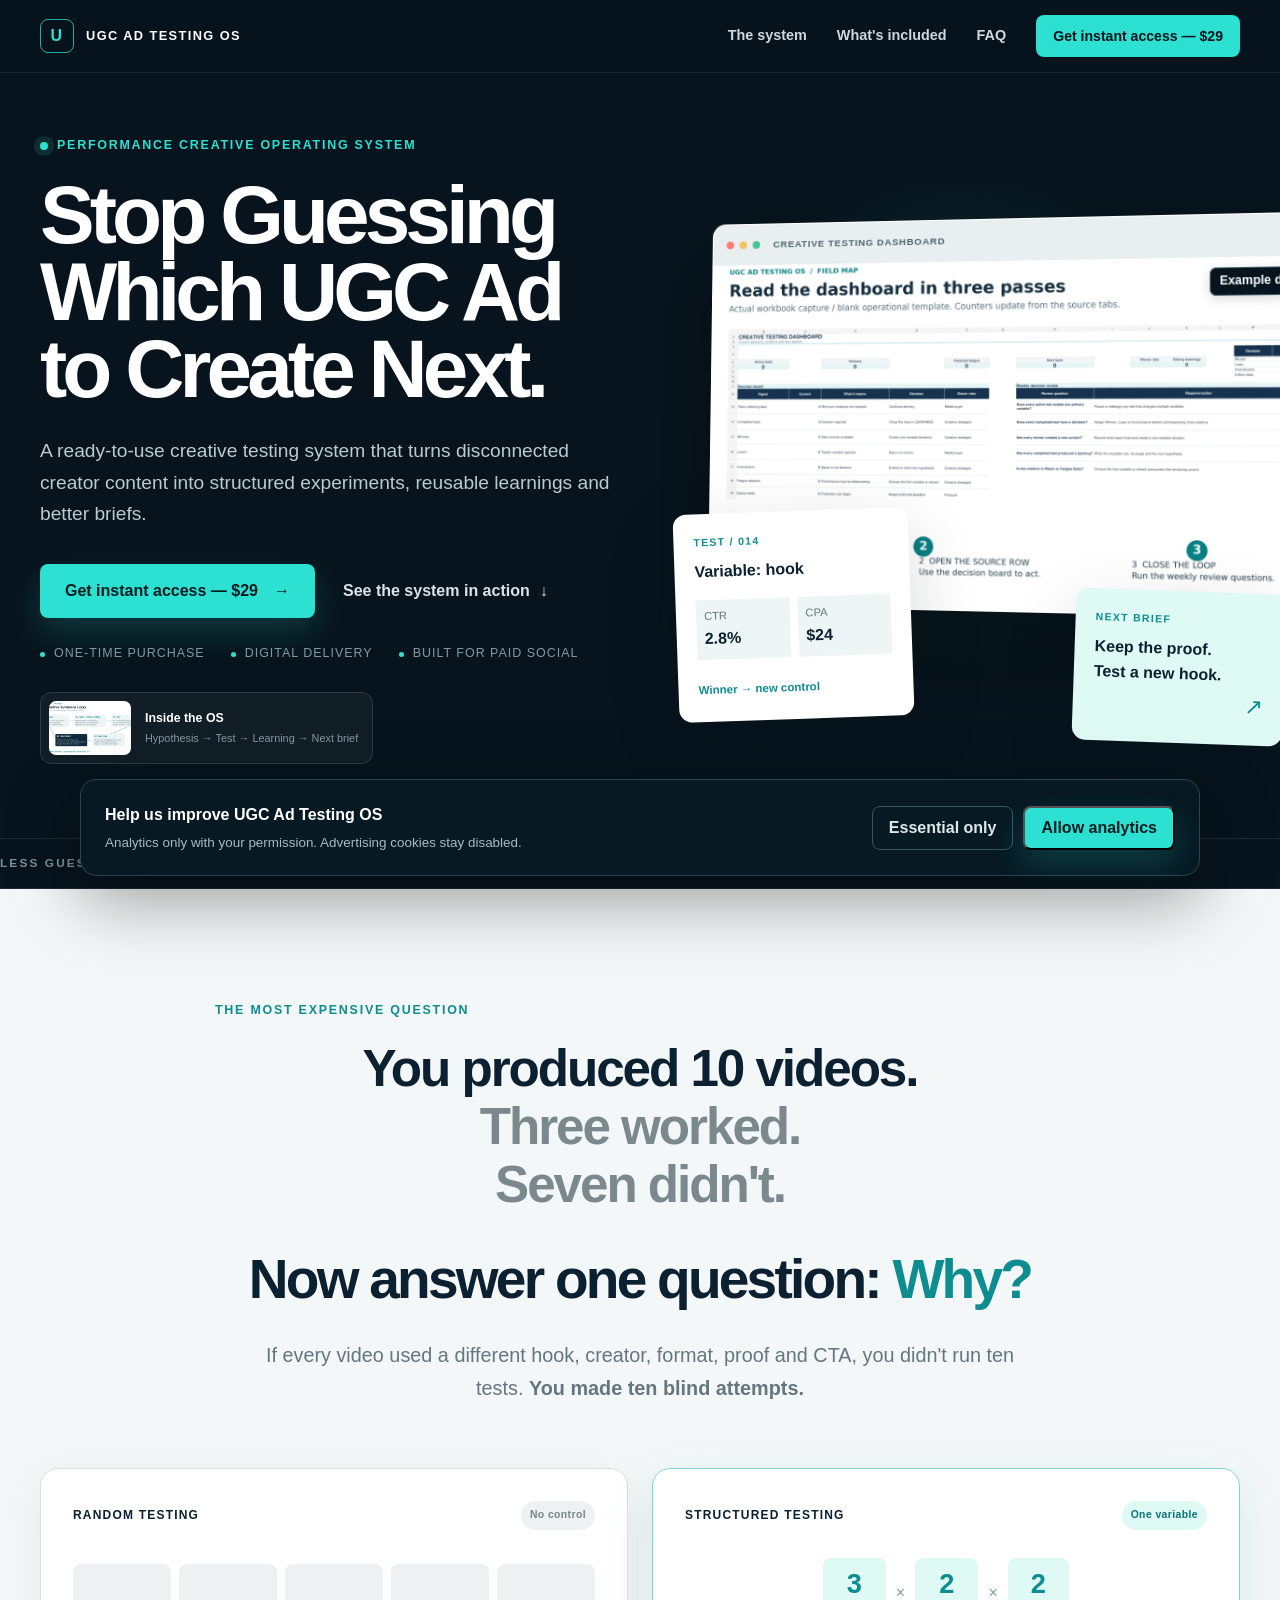
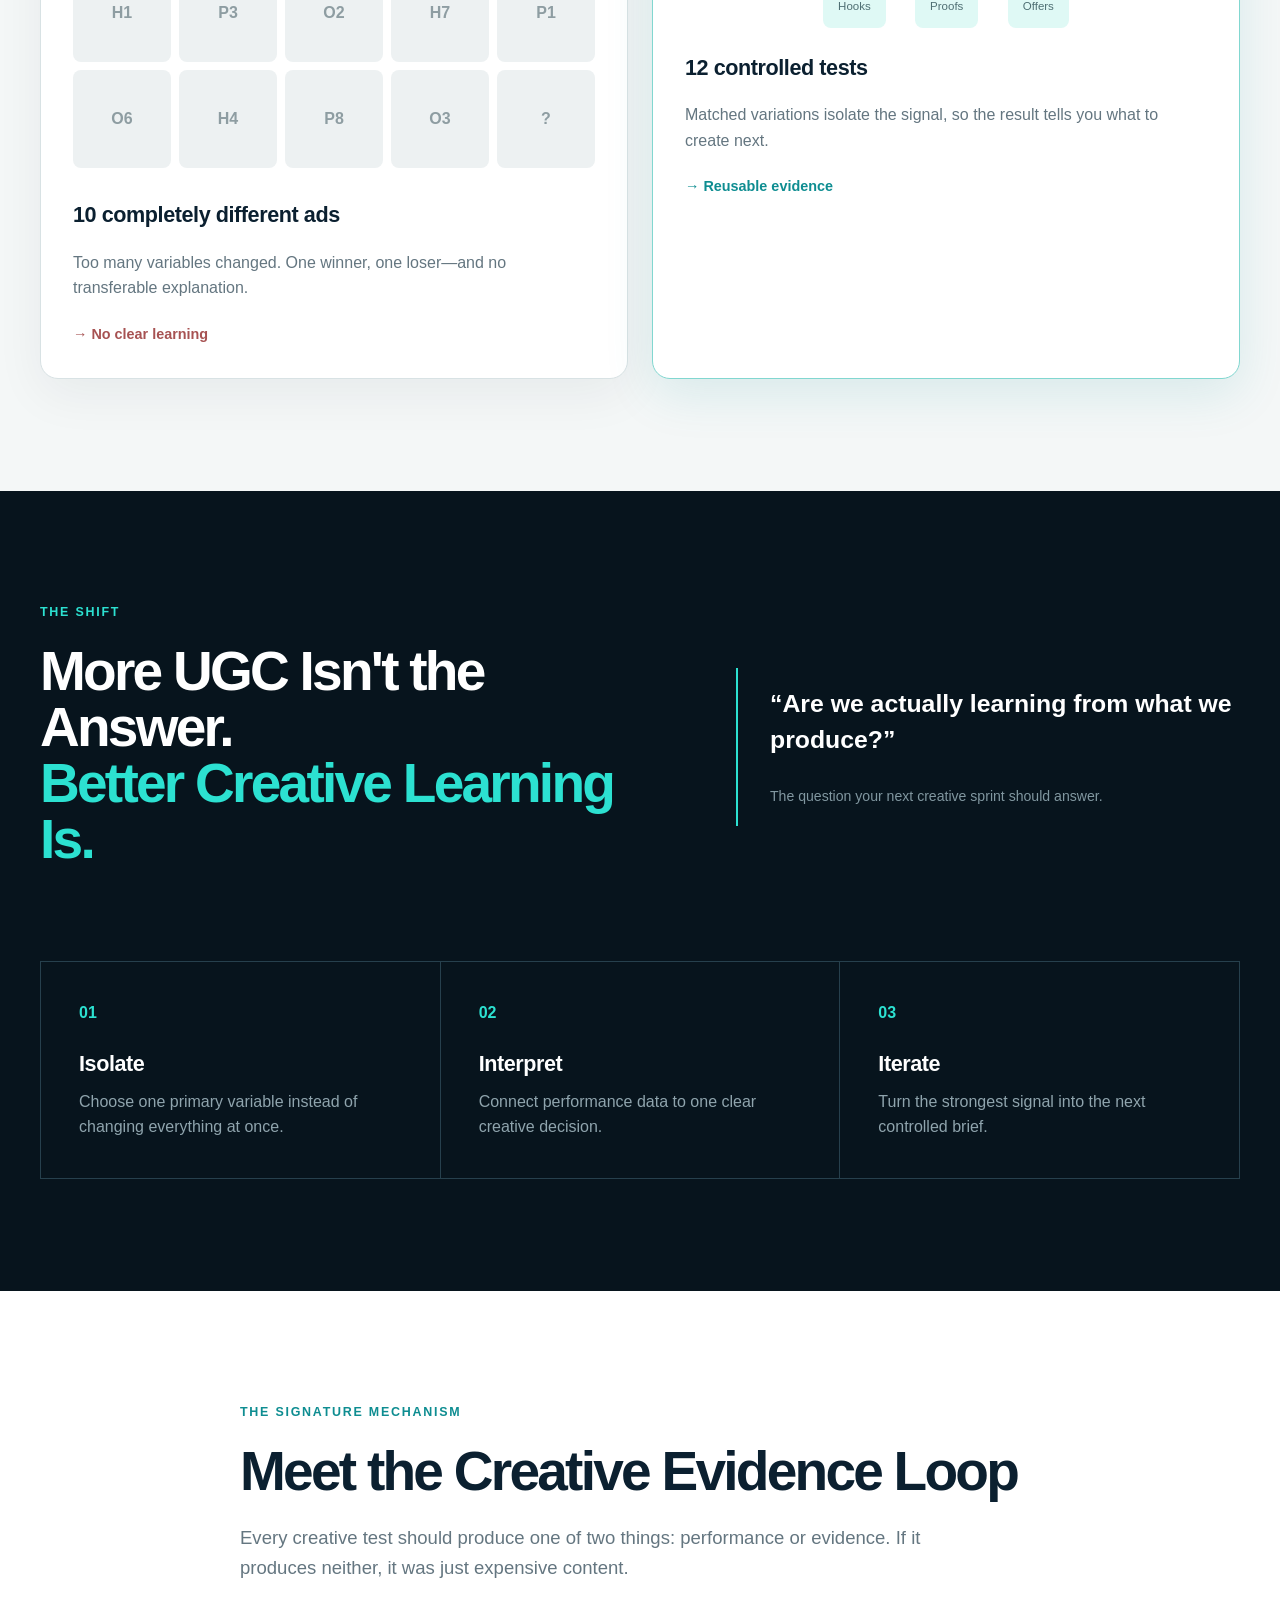
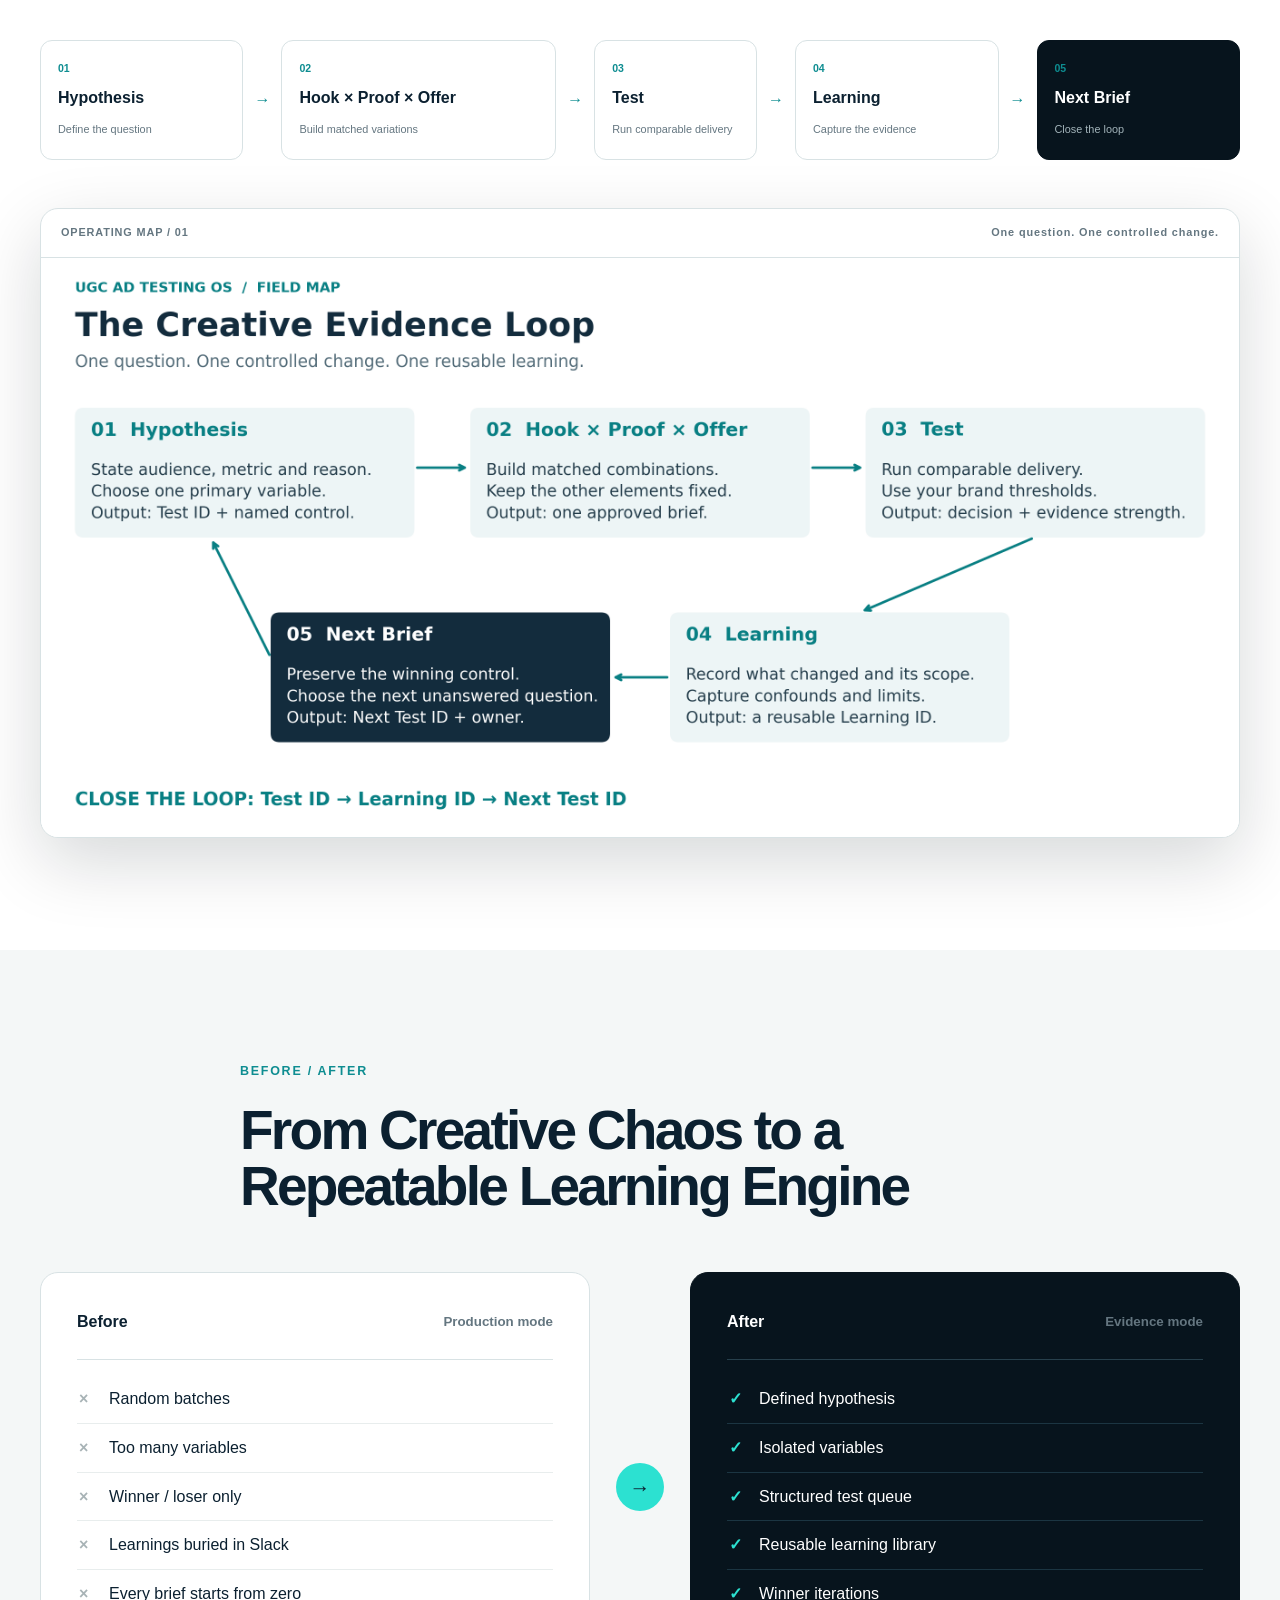
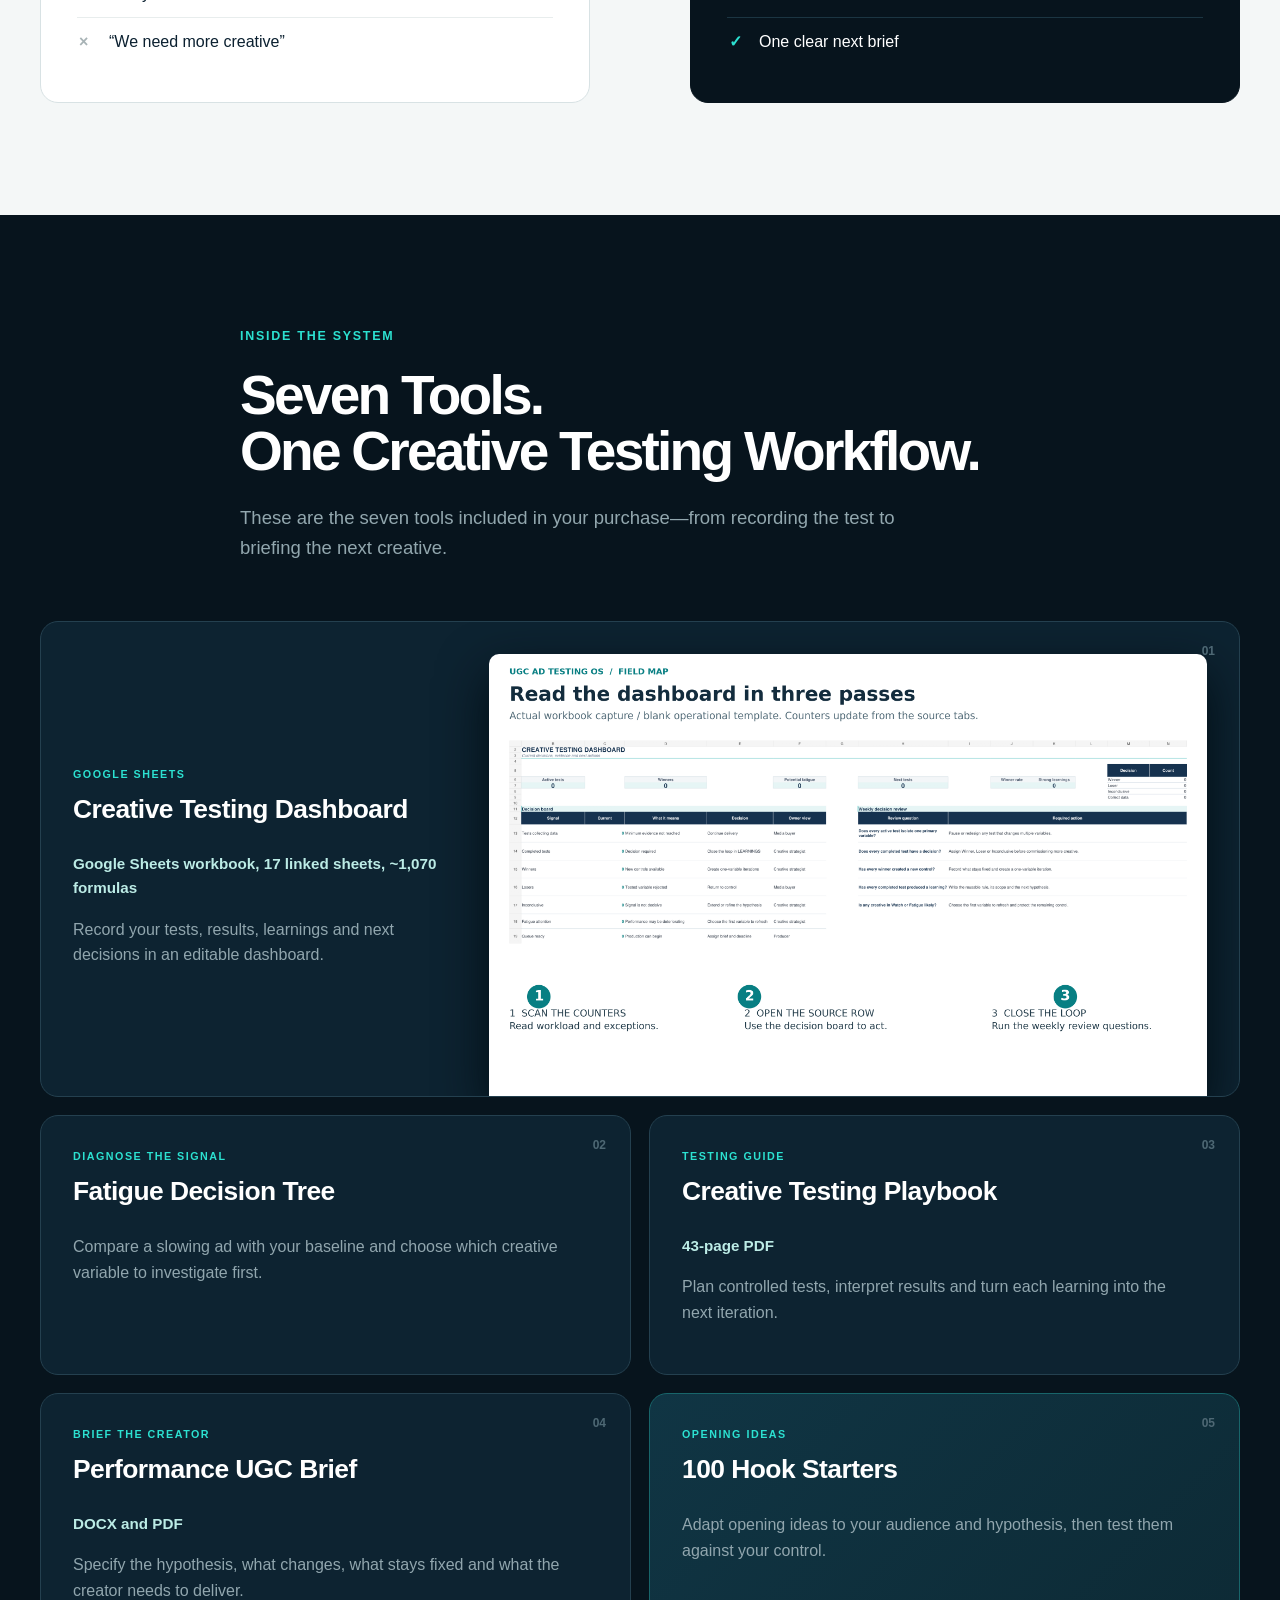
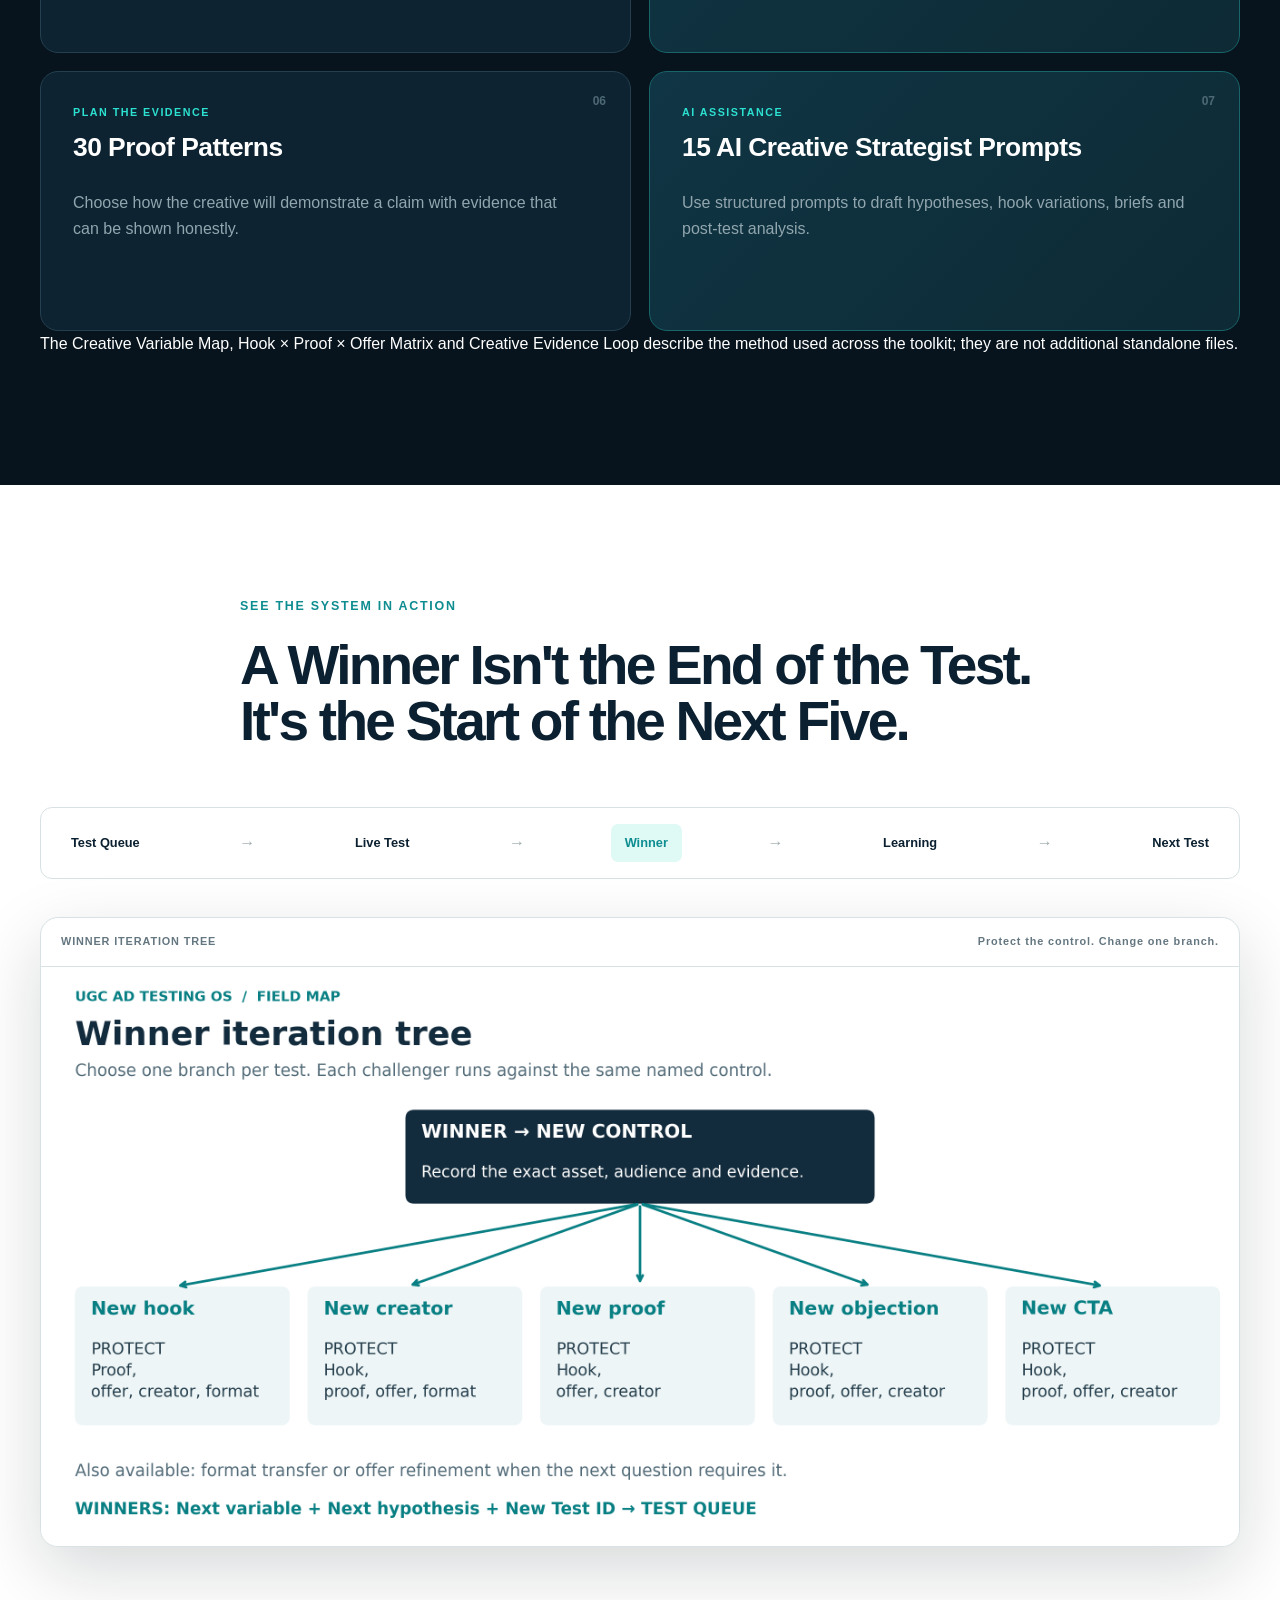
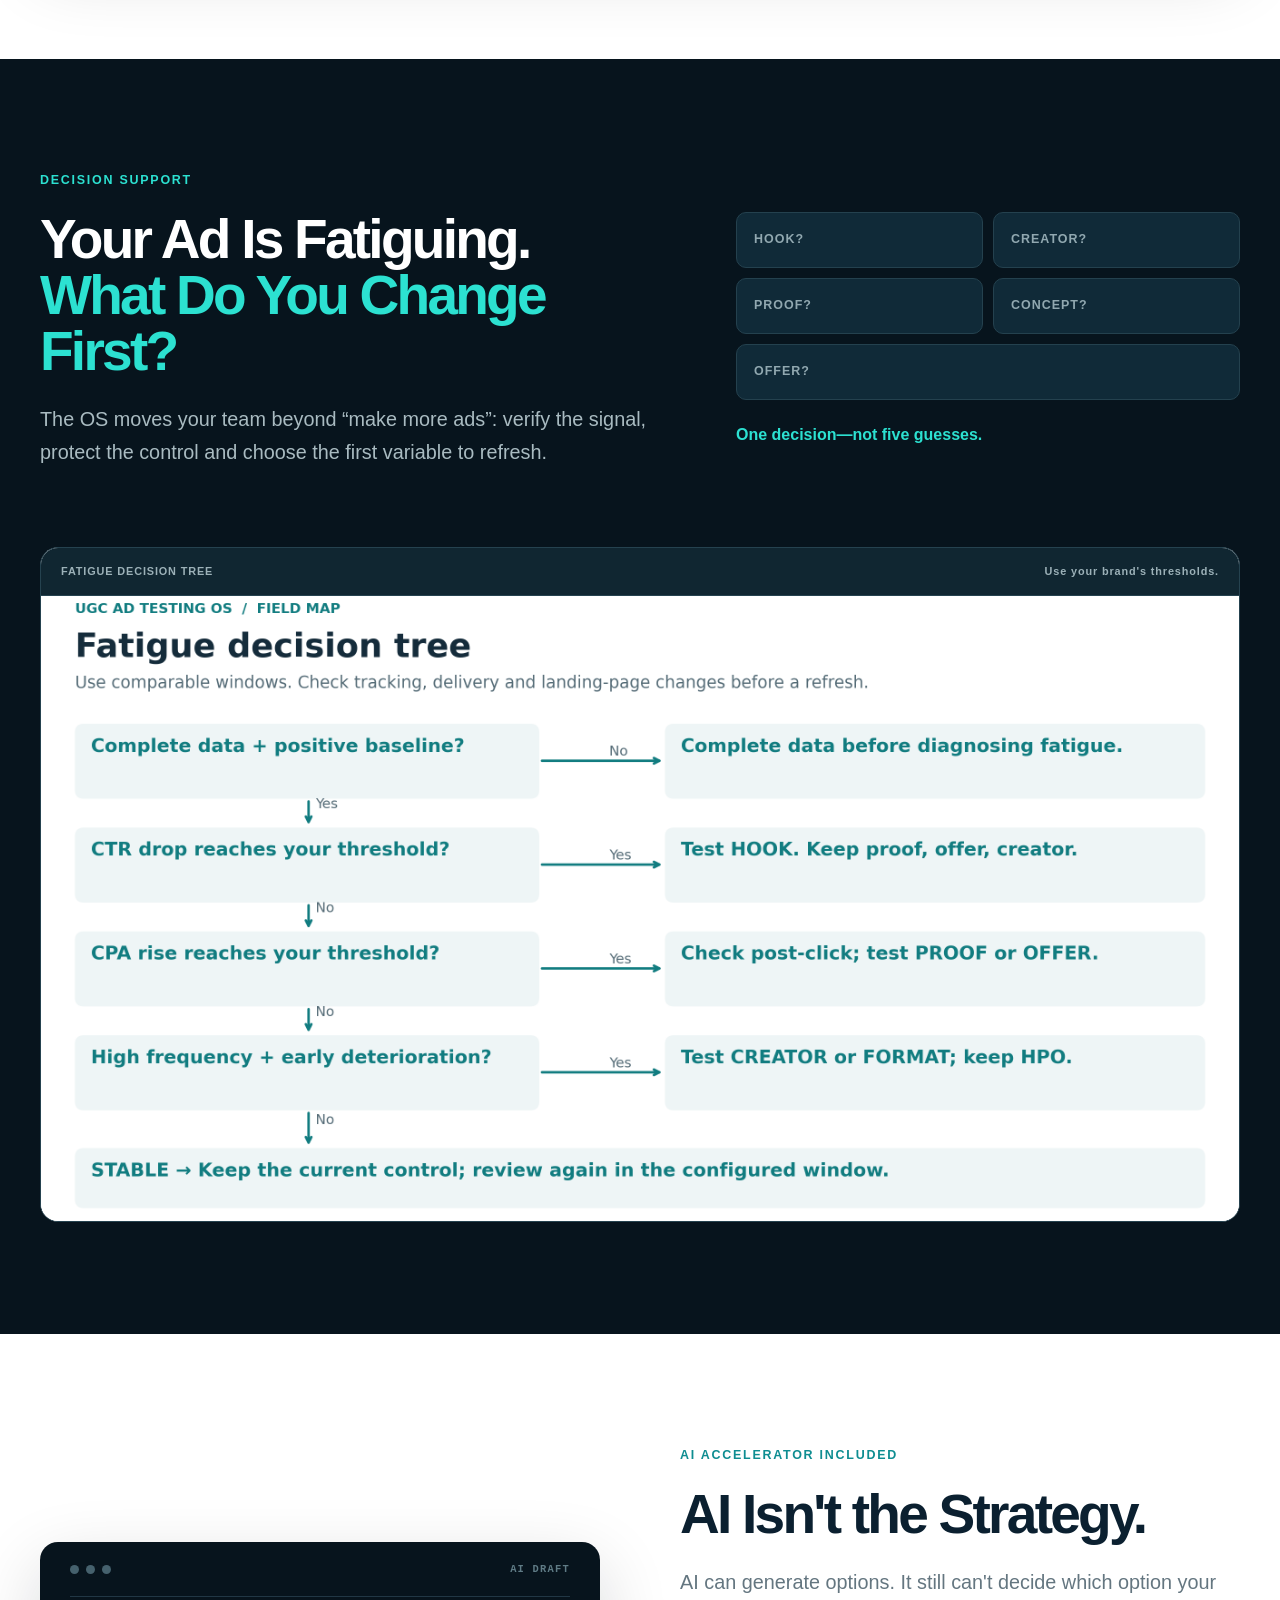
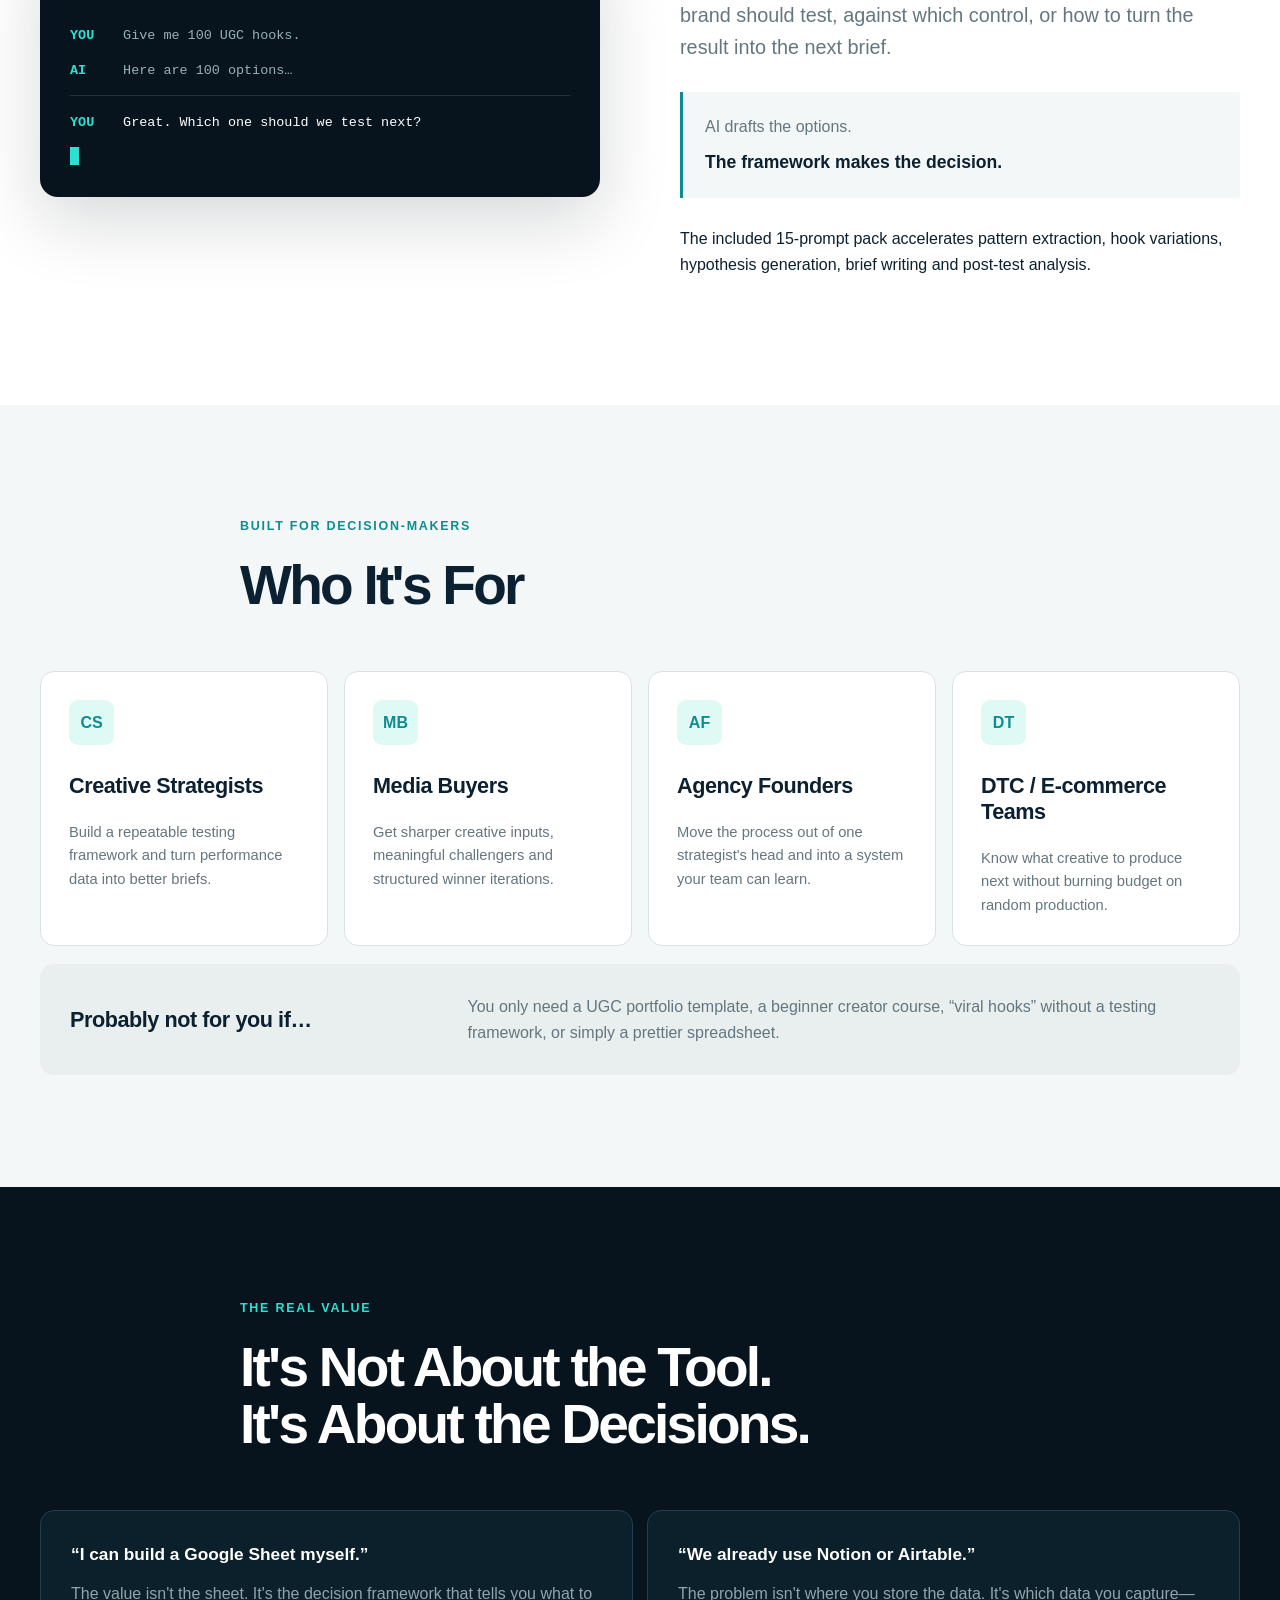
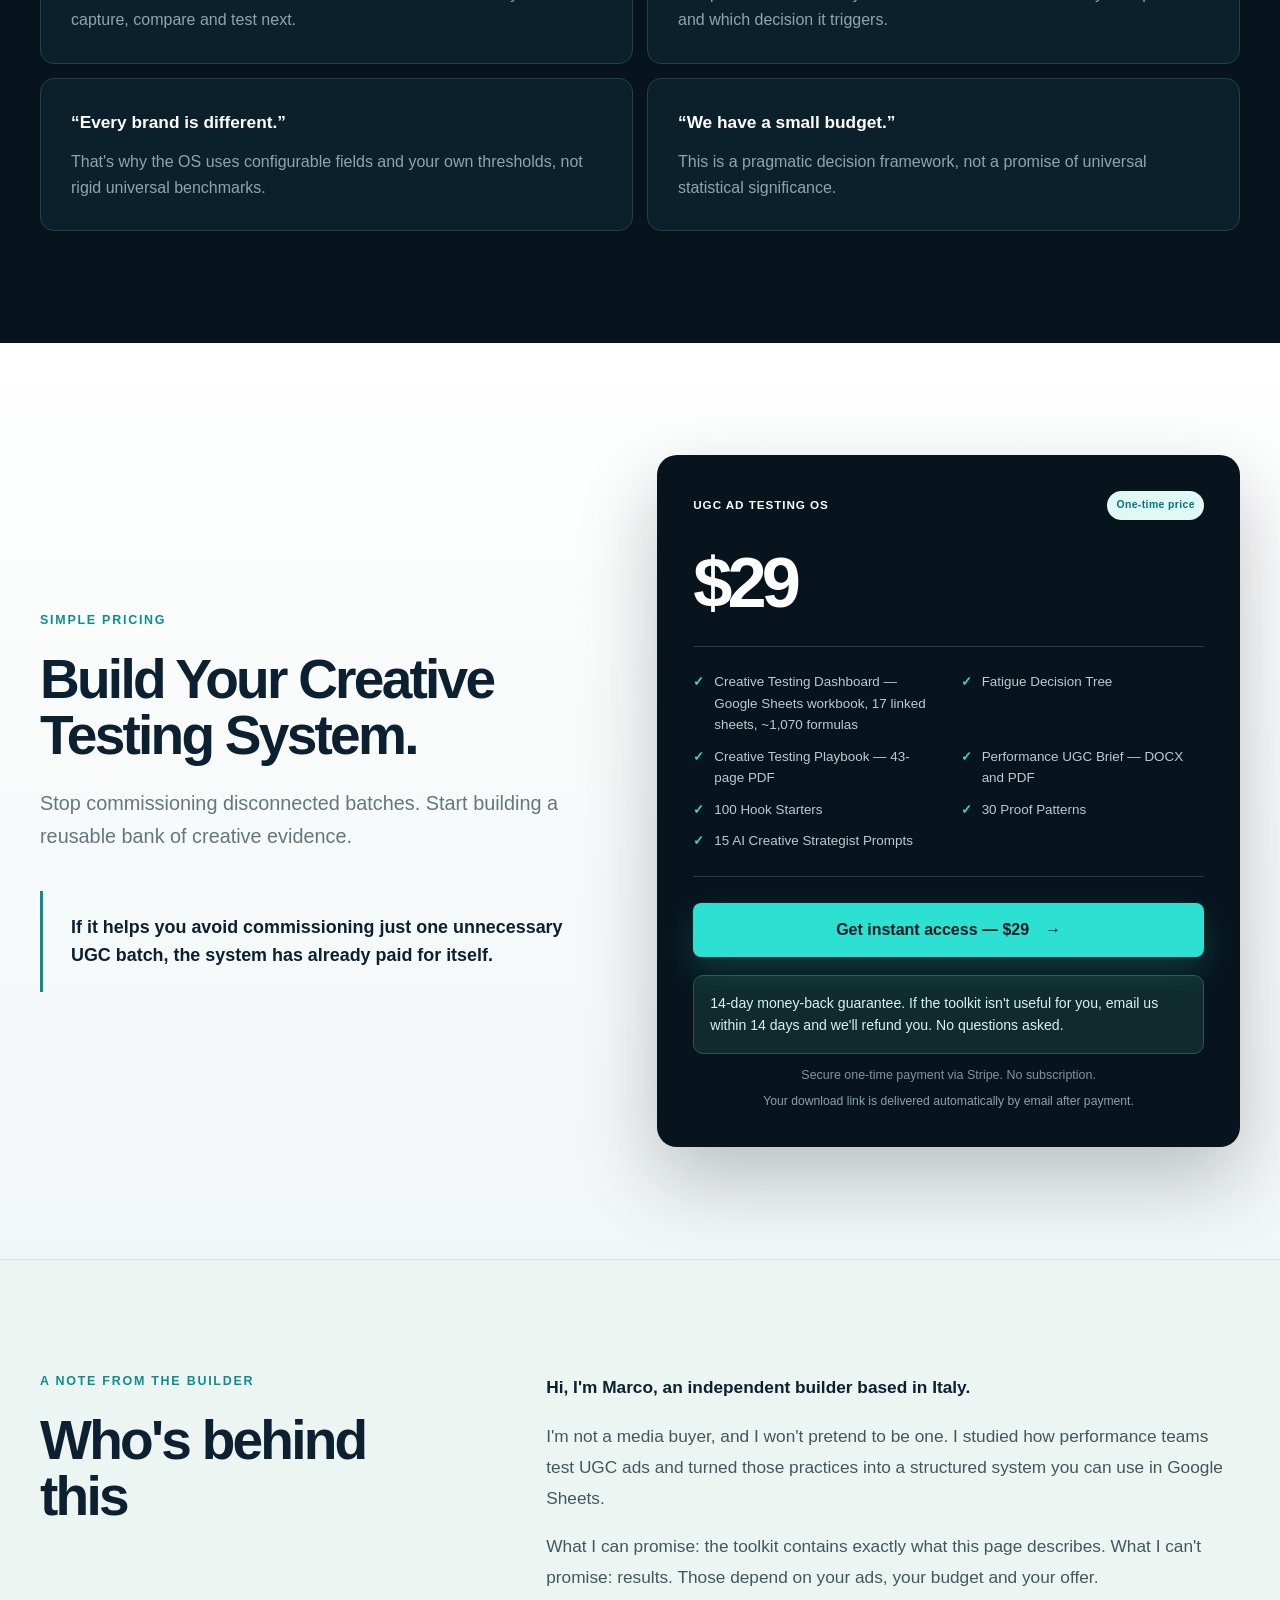
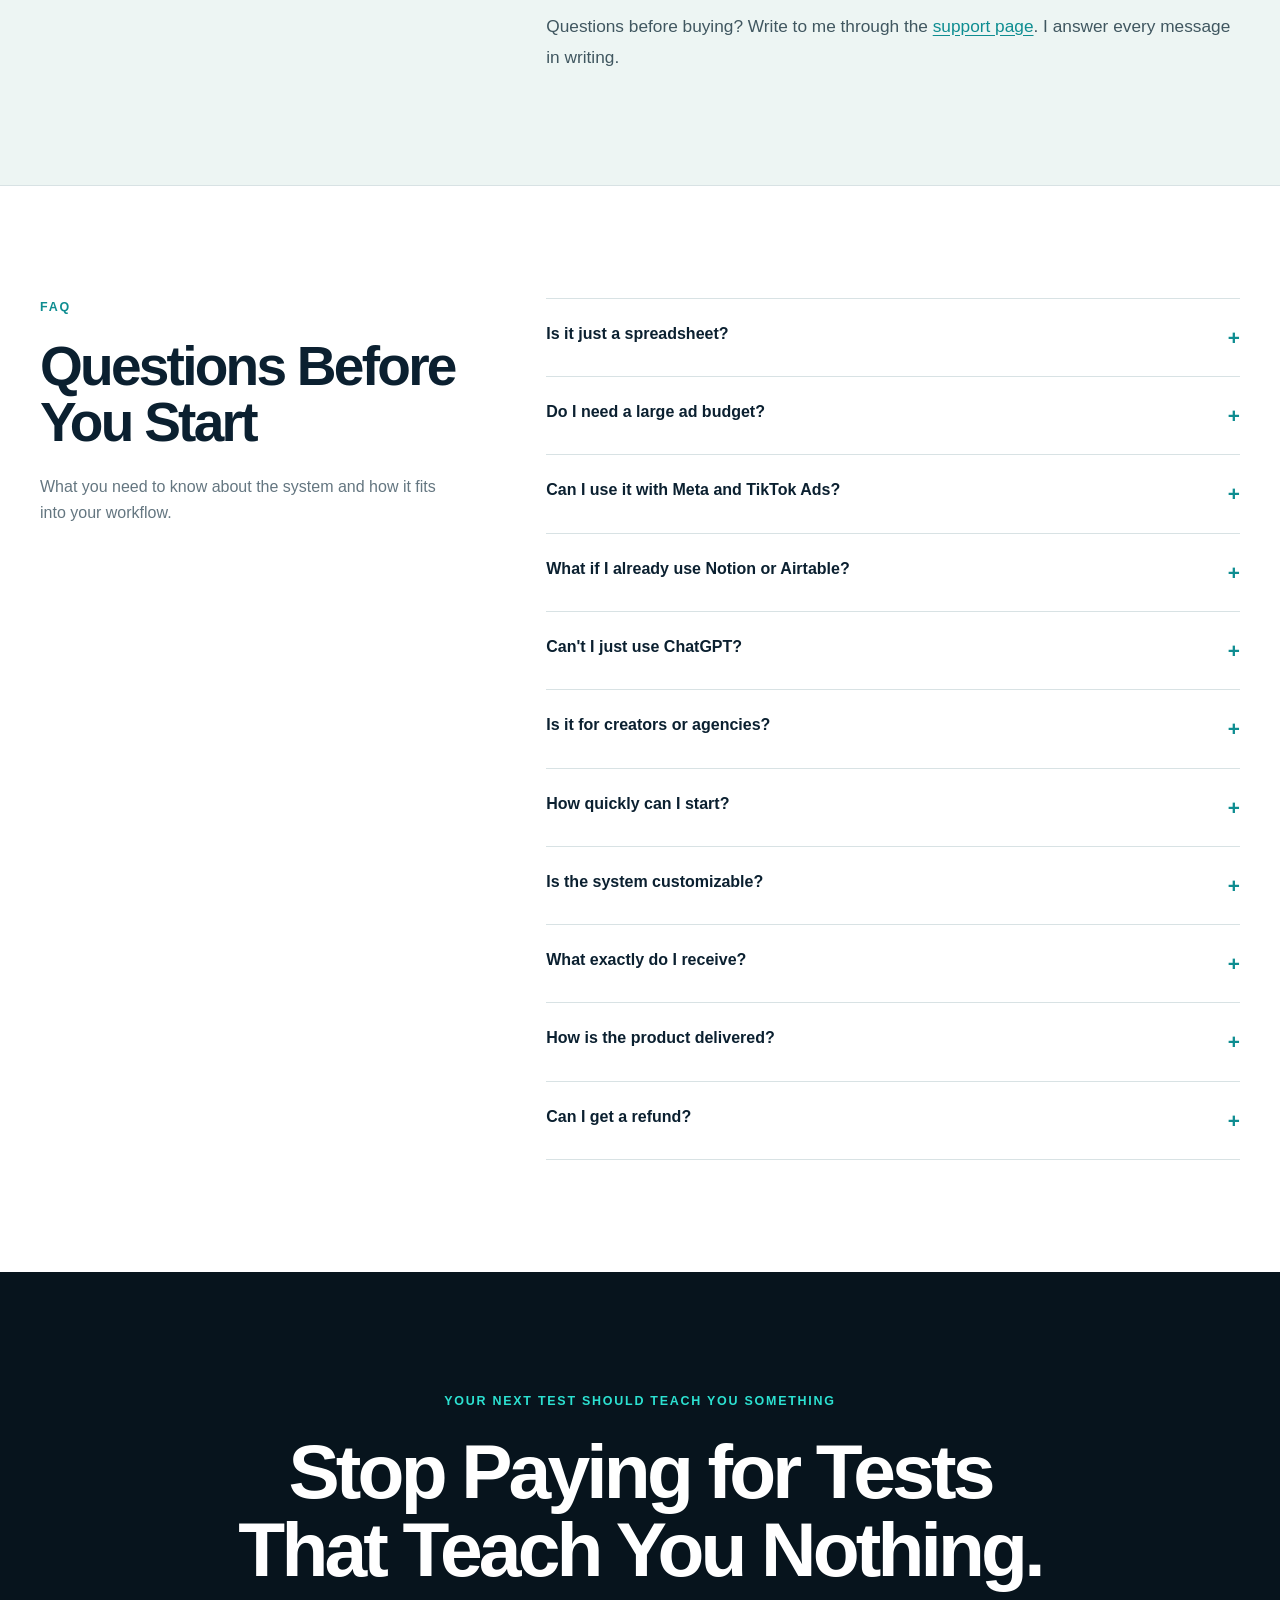
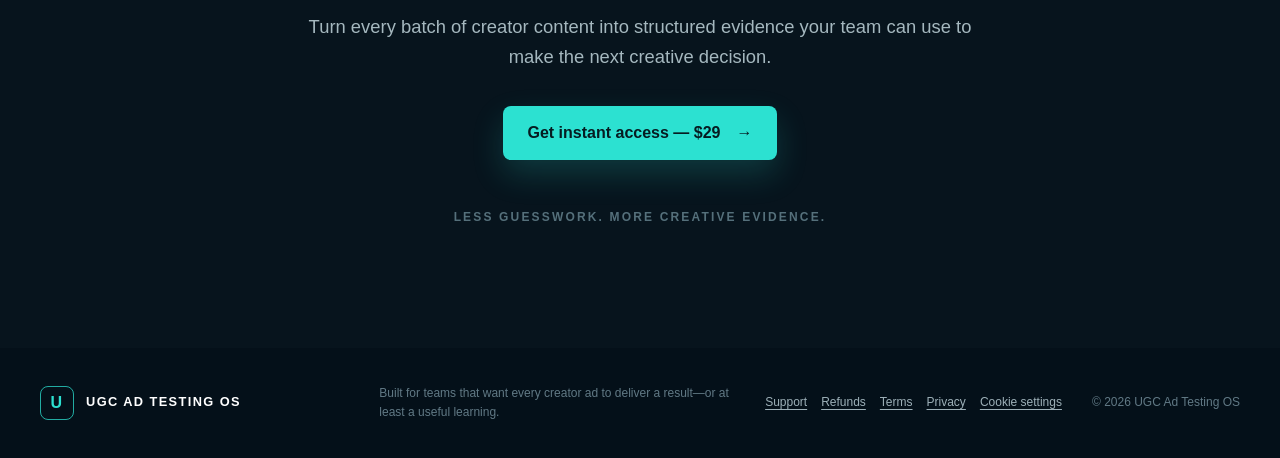
==== index.html @ a89604fa "Import site version 9 from ChatGPT Sites" ====
<!doctype html>
<html lang="en">
<head>
  <meta charset="utf-8">
  <meta name="viewport" content="width=device-width, initial-scale=1">
  <title>UGC Ad Testing OS — Stop Guessing What to Create Next</title>
  <meta name="description" content="A ready-to-use creative testing system that turns UGC into structured experiments, reusable learnings and better briefs.">
  <meta name="theme-color" content="#07141d">
  <link rel="icon" type="image/svg+xml" href="/favicon.svg">
  <script>
    window.dataLayer = window.dataLayer || [];
    function gtag(){dataLayer.push(arguments);}
    gtag('consent', 'default', {
      analytics_storage: 'denied',
      ad_storage: 'denied',
      ad_user_data: 'denied',
      ad_personalization: 'denied',
      wait_for_update: 500
    });
    gtag('js', new Date());
    gtag('config', 'G-CJK6XB04DD', { anonymize_ip: true });
  </script>
  <script async src="https://www.googletagmanager.com/gtag/js?id=G-CJK6XB04DD"></script>
  <link rel="stylesheet" href="/styles.css">
</head>
<body>
  <a class="skip-link" href="#main">Skip to content</a>
  <header class="site-header">
    <div class="container nav-wrap">
      <a class="brand" href="#top" aria-label="Homepage UGC Ad Testing OS">
        <span class="brand-mark" aria-hidden="true">U</span>
        <span>UGC AD TESTING OS</span>
      </a>
      <button class="nav-toggle" aria-expanded="false" aria-controls="nav-links">
        <span></span><span></span><span></span><span class="sr-only">Open menu</span>
      </button>
      <nav id="nav-links" class="nav-links" aria-label="Main navigation">
        <a href="#system">The system</a>
        <a href="#inside">What's included</a>
        <a href="#faq">FAQ</a>
        <a class="button button-small" href="https://buy.stripe.com/00w9AVcrs43SbbI1n6cEw00">Get instant access — $29</a>
      </nav>
    </div>
  </header>

  <main id="main">
    <section class="hero dark-section" id="top">
      <div class="hero-grid container">
        <div class="hero-copy">
          <p class="eyebrow"><span class="pulse"></span> Performance Creative Operating System</p>
          <h1>Stop Guessing Which UGC Ad to Create Next.</h1>
          <p class="hero-sub">A ready-to-use creative testing system that turns disconnected creator content into structured experiments, reusable learnings and better briefs.</p>
          <div class="hero-actions">
            <a class="button button-primary" href="https://buy.stripe.com/00w9AVcrs43SbbI1n6cEw00">Get instant access — $29 <span aria-hidden="true">→</span></a>
            <a class="text-link" href="#demo">See the system in action <span aria-hidden="true">↓</span></a>
          </div>
          <div class="micro-row" aria-label="Product details">
            <span>One-time purchase</span><span>Digital delivery</span><span>Built for paid social</span>
          </div>
          <figure class="mini-product-thumb">
            <img src="/assets/evidence-loop.png" alt="Preview of the Creative Evidence Loop included in UGC Ad Testing OS">
            <figcaption><strong>Inside the OS</strong><span>Hypothesis → Test → Learning → Next brief</span></figcaption>
          </figure>
        </div>

        <div class="product-stage" aria-label="UGC Ad Testing OS preview">
          <div class="stage-glow"></div>
          <div class="browser-card main-screen">
            <span class="example-data">Example data</span>
            <div class="browser-bar"><i></i><i></i><i></i><span>CREATIVE TESTING DASHBOARD</span></div>
            <img src="/assets/dashboard.png" alt="Creative Testing Dashboard with a decision board and weekly review">
          </div>
          <div class="mini-card test-card">
            <span class="mini-label">TEST / 014</span>
            <strong>Variable: hook</strong>
            <div class="metric-grid"><span>CTR <b>2.8%</b></span><span>CPA <b>$24</b></span></div>
            <span class="status">Winner → new control</span>
          </div>
          <div class="mini-card brief-card">
            <span class="mini-label">NEXT BRIEF</span>
            <strong>Keep the proof.<br>Test a new hook.</strong>
            <span class="card-arrow" aria-hidden="true">↗</span>
          </div>
        </div>
      </div>
      <div class="brand-ribbon" aria-hidden="true">
        <div>LESS GUESSWORK <span>●</span> MORE CREATIVE EVIDENCE <span>●</span> LESS GUESSWORK <span>●</span> MORE CREATIVE EVIDENCE</div>
      </div>
    </section>

    <section class="problem section">
      <div class="container narrow">
        <p class="eyebrow dark">The most expensive question</p>
        <div class="problem-statement">
          <p>You produced <strong>10 videos.</strong></p>
          <p>Three worked.</p>
          <p>Seven didn't.</p>
          <h2>Now answer one question: <em>Why?</em></h2>
        </div>
        <p class="lead centered">If every video used a different hook, creator, format, proof and CTA, you didn't run ten tests. <strong>You made ten blind attempts.</strong></p>
      </div>
      <div class="container compare-grid">
        <article class="compare-card random">
          <div class="compare-head"><span>RANDOM TESTING</span><span class="badge badge-muted">No control</span></div>
          <div class="ad-grid" aria-hidden="true">
            <i>H1</i><i>P3</i><i>O2</i><i>H7</i><i>P1</i><i>O6</i><i>H4</i><i>P8</i><i>O3</i><i>?</i>
          </div>
          <h3>10 completely different ads</h3>
          <p>Too many variables changed. One winner, one loser—and no transferable explanation.</p>
          <strong class="outcome bad">→ No clear learning</strong>
        </article>
        <article class="compare-card structured">
          <div class="compare-head"><span>STRUCTURED TESTING</span><span class="badge">One variable</span></div>
          <div class="formula" aria-label="Three hooks multiplied by two proofs and two offers equals twelve controlled tests">
            <span><b>3</b> Hooks</span><i>×</i><span><b>2</b> Proofs</span><i>×</i><span><b>2</b> Offers</span>
          </div>
          <h3>12 controlled tests</h3>
          <p>Matched variations isolate the signal, so the result tells you what to create next.</p>
          <strong class="outcome good">→ Reusable evidence</strong>
        </article>
      </div>
    </section>

    <section class="big-idea dark-section section">
      <div class="container split">
        <div>
          <p class="eyebrow">The shift</p>
          <h2>More UGC Isn't the Answer.<br><span class="accent">Better Creative Learning Is.</span></h2>
        </div>
        <div class="quote-panel">
          <p>“Are we actually learning from what we produce?”</p>
          <span>The question your next creative sprint should answer.</span>
        </div>
      </div>
      <div class="container principle-grid">
        <div><span>01</span><h3>Isolate</h3><p>Choose one primary variable instead of changing everything at once.</p></div>
        <div><span>02</span><h3>Interpret</h3><p>Connect performance data to one clear creative decision.</p></div>
        <div><span>03</span><h3>Iterate</h3><p>Turn the strongest signal into the next controlled brief.</p></div>
      </div>
    </section>

    <section class="section mechanism" id="system">
      <div class="container section-heading">
        <p class="eyebrow dark">The signature mechanism</p>
        <h2>Meet the Creative Evidence Loop</h2>
        <p>Every creative test should produce one of two things: performance or evidence. If it produces neither, it was just expensive content.</p>
      </div>
      <div class="container loop" role="list" aria-label="Creative Evidence Loop stages">
        <div class="loop-step" role="listitem"><span>01</span><b>Hypothesis</b><small>Define the question</small></div>
        <i aria-hidden="true">→</i>
        <div class="loop-step wide" role="listitem"><span>02</span><b>Hook × Proof × Offer</b><small>Build matched variations</small></div>
        <i aria-hidden="true">→</i>
        <div class="loop-step" role="listitem"><span>03</span><b>Test</b><small>Run comparable delivery</small></div>
        <i aria-hidden="true">→</i>
        <div class="loop-step" role="listitem"><span>04</span><b>Learning</b><small>Capture the evidence</small></div>
        <i aria-hidden="true">→</i>
        <div class="loop-step active" role="listitem"><span>05</span><b>Next Brief</b><small>Close the loop</small></div>
      </div>
      <div class="container image-frame">
        <div class="frame-label"><span>OPERATING MAP / 01</span><span>One question. One controlled change.</span></div>
        <img src="/assets/evidence-loop.png" alt="Five-stage Creative Evidence Loop from hypothesis to next brief">
      </div>
    </section>

    <section class="section before-after">
      <div class="container section-heading">
        <p class="eyebrow dark">Before / after</p>
        <h2>From Creative Chaos to a Repeatable Learning Engine</h2>
      </div>
      <div class="container transformation">
        <div class="transform-col before">
          <div class="transform-title"><span>Before</span><small>Production mode</small></div>
          <ul>
            <li>Random batches</li><li>Too many variables</li><li>Winner / loser only</li>
            <li>Learnings buried in Slack</li><li>Every brief starts from zero</li><li>“We need more creative”</li>
          </ul>
        </div>
        <div class="transform-arrow" aria-hidden="true">→</div>
        <div class="transform-col after">
          <div class="transform-title"><span>After</span><small>Evidence mode</small></div>
          <ul>
            <li>Defined hypothesis</li><li>Isolated variables</li><li>Structured test queue</li>
            <li>Reusable learning library</li><li>Winner iterations</li><li>One clear next brief</li>
          </ul>
        </div>
      </div>
    </section>

    <section class="section bundle" id="inside">
      <div class="container section-heading light-heading">
        <p class="eyebrow">Inside the system</p>
        <h2>Seven Tools.<br>One Creative Testing Workflow.</h2>
        <p>These are the seven tools included in your purchase—from recording the test to briefing the next creative.</p>
      </div>
      <div class="container bundle-grid">
        <article class="bundle-card dashboard-card">
          <span class="card-index">01</span>
          <div><p class="card-kicker">GOOGLE SHEETS</p><h3>Creative Testing Dashboard</h3><p class="tool-spec">Google Sheets workbook, 17 linked sheets, ~1,070 formulas</p><p>Record your tests, results, learnings and next decisions in an editable dashboard.</p></div>
          <img src="/assets/dashboard.png" alt="Annotated preview of the included Creative Testing Dashboard">
        </article>
        <article class="bundle-card">
          <span class="card-index">02</span><p class="card-kicker">DIAGNOSE THE SIGNAL</p><h3>Fatigue Decision Tree</h3>
          <p>Compare a slowing ad with your baseline and choose which creative variable to investigate first.</p>
        </article>
        <article class="bundle-card">
          <span class="card-index">03</span><p class="card-kicker">TESTING GUIDE</p><h3>Creative Testing Playbook</h3><p class="tool-spec">43-page PDF</p>
          <p>Plan controlled tests, interpret results and turn each learning into the next iteration.</p>
        </article>
        <article class="bundle-card">
          <span class="card-index">04</span><p class="card-kicker">BRIEF THE CREATOR</p><h3>Performance UGC Brief</h3><p class="tool-spec">DOCX and PDF</p>
          <p>Specify the hypothesis, what changes, what stays fixed and what the creator needs to deliver.</p>
        </article>
        <article class="bundle-card accent-card">
          <span class="card-index">05</span><p class="card-kicker">OPENING IDEAS</p><h3>100 Hook Starters</h3>
          <p>Adapt opening ideas to your audience and hypothesis, then test them against your control.</p>
        </article>
        <article class="bundle-card">
          <span class="card-index">06</span><p class="card-kicker">PLAN THE EVIDENCE</p><h3>30 Proof Patterns</h3>
          <p>Choose how the creative will demonstrate a claim with evidence that can be shown honestly.</p>
        </article>
        <article class="bundle-card accent-card">
          <span class="card-index">07</span><p class="card-kicker">AI ASSISTANCE</p><h3>15 AI Creative Strategist Prompts</h3>
          <p>Use structured prompts to draft hypotheses, hook variations, briefs and post-test analysis.</p>
        </article>
      </div>
      <p class="container bundle-method-note">The Creative Variable Map, Hook × Proof × Offer Matrix and Creative Evidence Loop describe the method used across the toolkit; they are not additional standalone files.</p>
    </section>

    <section class="section demo" id="demo">
      <div class="container section-heading">
        <p class="eyebrow dark">See the system in action</p>
        <h2>A Winner Isn't the End of the Test.<br>It's the Start of the Next Five.</h2>
      </div>
      <div class="container pipeline" aria-label="Testing workflow">
        <span>Test Queue</span><i>→</i><span>Live Test</span><i>→</i><span class="current">Winner</span><i>→</i><span>Learning</span><i>→</i><span>Next Test</span>
      </div>
      <div class="container image-frame">
        <div class="frame-label"><span>WINNER ITERATION TREE</span><span>Protect the control. Change one branch.</span></div>
        <img src="/assets/winner-tree.png" alt="Winner iteration tree with new hook, creator, proof, objection and CTA tests">
      </div>
    </section>

    <section class="section fatigue dark-section">
      <div class="container split fatigue-intro">
        <div>
          <p class="eyebrow">Decision support</p>
          <h2>Your Ad Is Fatiguing.<br><span class="accent">What Do You Change First?</span></h2>
          <p class="lead">The OS moves your team beyond “make more ads”: verify the signal, protect the control and choose the first variable to refresh.</p>
        </div>
        <div class="diagnostic" aria-label="Creative fatigue variables">
          <span>HOOK?</span><span>CREATOR?</span><span>PROOF?</span><span>CONCEPT?</span><span>OFFER?</span>
          <strong>One decision—not five guesses.</strong>
        </div>
      </div>
      <div class="container image-frame dark-frame">
        <div class="frame-label"><span>FATIGUE DECISION TREE</span><span>Use your brand's thresholds.</span></div>
        <img src="/assets/fatigue-tree.png" alt="Fatigue decision tree for testing the hook, proof, offer, creator or format">
      </div>
    </section>

    <section class="section ai-section">
      <div class="container ai-grid">
        <div class="ai-terminal" aria-label="Example interaction with an AI prompt">
          <div class="terminal-top"><span></span><span></span><span></span><b>AI DRAFT</b></div>
          <p><i>YOU</i> Give me 100 UGC hooks.</p>
          <p><i>AI</i> Here are 100 options…</p>
          <p class="terminal-question"><i>YOU</i> Great. Which one should we test next?</p>
          <div class="cursor"></div>
        </div>
        <div>
          <p class="eyebrow dark">AI accelerator included</p>
          <h2>AI Isn't the Strategy.</h2>
          <p class="lead">AI can generate options. It still can't decide which option your brand should test, against which control, or how to turn the result into the next brief.</p>
          <div class="equation"><span>AI drafts the options.</span><strong>The framework makes the decision.</strong></div>
          <p>The included 15-prompt pack accelerates pattern extraction, hook variations, hypothesis generation, brief writing and post-test analysis.</p>
        </div>
      </div>
    </section>

    <section class="section audience">
      <div class="container section-heading">
        <p class="eyebrow dark">Built for decision-makers</p>
        <h2>Who It's For</h2>
      </div>
      <div class="container audience-grid">
        <article><span>CS</span><h3>Creative Strategists</h3><p>Build a repeatable testing framework and turn performance data into better briefs.</p></article>
        <article><span>MB</span><h3>Media Buyers</h3><p>Get sharper creative inputs, meaningful challengers and structured winner iterations.</p></article>
        <article><span>AF</span><h3>Agency Founders</h3><p>Move the process out of one strategist's head and into a system your team can learn.</p></article>
        <article><span>DT</span><h3>DTC / E-commerce Teams</h3><p>Know what creative to produce next without burning budget on random production.</p></article>
      </div>
      <div class="container not-for">
        <h3>Probably not for you if…</h3>
        <p>You only need a UGC portfolio template, a beginner creator course, “viral hooks” without a testing framework, or simply a prettier spreadsheet.</p>
      </div>
    </section>

    <section class="section objections dark-section">
      <div class="container section-heading light-heading">
        <p class="eyebrow">The real value</p>
        <h2>It's Not About the Tool.<br>It's About the Decisions.</h2>
      </div>
      <div class="container objection-grid">
        <article><span>“I can build a Google Sheet myself.”</span><p>The value isn't the sheet. It's the decision framework that tells you what to capture, compare and test next.</p></article>
        <article><span>“We already use Notion or Airtable.”</span><p>The problem isn't where you store the data. It's which data you capture—and which decision it triggers.</p></article>
        <article><span>“Every brand is different.”</span><p>That's why the OS uses configurable fields and your own thresholds, not rigid universal benchmarks.</p></article>
        <article><span>“We have a small budget.”</span><p>This is a pragmatic decision framework, not a promise of universal statistical significance.</p></article>
      </div>
    </section>

    <section class="section offer-section" id="offer">
      <div class="container offer-grid">
        <div class="offer-copy">
          <p class="eyebrow dark">SIMPLE PRICING</p>
          <h2>Build Your Creative Testing System.</h2>
          <p class="lead">Stop commissioning disconnected batches. Start building a reusable bank of creative evidence.</p>
          <blockquote>If it helps you avoid commissioning just one unnecessary UGC batch, the system has already paid for itself.</blockquote>
        </div>
        <div class="price-card">
          <div class="price-top"><span>UGC AD TESTING OS</span><span class="badge">One-time price</span></div>
          <div class="price"><span>$29</span></div>
          <ul>
            <li>Creative Testing Dashboard — Google Sheets workbook, 17 linked sheets, ~1,070 formulas</li><li>Fatigue Decision Tree</li><li>Creative Testing Playbook — 43-page PDF</li>
            <li>Performance UGC Brief — DOCX and PDF</li><li>100 Hook Starters</li><li>30 Proof Patterns</li>
            <li>15 AI Creative Strategist Prompts</li>
          </ul>
          <a class="button button-primary checkout-link" href="https://buy.stripe.com/00w9AVcrs43SbbI1n6cEw00">Get instant access — $29 <span aria-hidden="true">→</span></a>
          <p class="refund-guarantee">14-day money-back guarantee. If the toolkit isn't useful for you, email us within 14 days and we'll refund you. No questions asked.</p>
          <p class="purchase-note">Secure one-time payment via Stripe. No subscription.</p>
          <p class="checkout-note" id="checkout-note" role="status">Your download link is delivered automatically by email after payment.</p>
        </div>
      </div>
    </section>

    <section class="section builder-section" id="behind">
      <div class="container builder-grid">
        <div><p class="eyebrow dark">A note from the builder</p><h2>Who's behind this</h2></div>
        <div class="builder-copy">
          <p>Hi, I'm Marco, an independent builder based in Italy.</p>
          <p>I'm not a media buyer, and I won't pretend to be one. I studied how performance teams test UGC ads and turned those practices into a structured system you can use in Google Sheets.</p>
          <p>What I can promise: the toolkit contains exactly what this page describes. What I can't promise: results. Those depend on your ads, your budget and your offer.</p>
          <p>Questions before buying? Write to me through the <a href="/support.html">support page</a>. I answer every message in writing.</p>
        </div>
      </div>
    </section>

    <section class="section faq" id="faq">
      <div class="container faq-grid">
        <div class="faq-heading"><p class="eyebrow dark">FAQ</p><h2>Questions Before You Start</h2><p>What you need to know about the system and how it fits into your workflow.</p></div>
        <div class="faq-list">
          <details><summary>Is it just a spreadsheet?<span>+</span></summary><p>No. The editable Google Sheets dashboard is one of seven tools. The kit also includes a fatigue decision tree, a testing playbook, a performance brief, hook starters, proof patterns and AI prompts. You enter your own test data; it is not an automatic ad-platform tracker.</p></details>
          <details><summary>Do I need a large ad budget?<span>+</span></summary><p>No. The framework helps you make clearer decisions with the budget you have. It does not promise universal statistical significance.</p></details>
          <details><summary>Can I use it with Meta and TikTok Ads?<span>+</span></summary><p>Yes. The system is channel-flexible and built around creative variables, your delivery data and your brand's thresholds.</p></details>
          <details><summary>What if I already use Notion or Airtable?<span>+</span></summary><p>Keep using them. This system defines what to capture, what to compare and which decision to make next—not where every file must live.</p></details>
          <details><summary>Can't I just use ChatGPT?<span>+</span></summary><p>AI can draft options. The OS gives you the framework to decide what to test, against which control and how to turn the result into the next brief.</p></details>
          <details><summary>Is it for creators or agencies?<span>+</span></summary><p>It is primarily built for creative strategists, media buyers, agency founders and DTC growth teams. Performance-focused creators can also use it to make their work more testable.</p></details>
          <details><summary>How quickly can I start?<span>+</span></summary><p>You can start immediately with the included setup guide, then build your first hypothesis, matched variation and test queue.</p></details>
          <details><summary>Is the system customizable?<span>+</span></summary><p>Yes. It uses configurable fields and brand-level thresholds instead of forcing every team into one benchmark.</p></details>
          <details><summary>What exactly do I receive?<span>+</span></summary><p>Seven tools: Creative Testing Dashboard, Fatigue Decision Tree, Creative Testing Playbook, Performance UGC Brief, 100 Hook Starters, 30 Proof Patterns and 15 AI Creative Strategist Prompts. The Variable Map, Hook × Proof × Offer Matrix and Creative Evidence Loop are parts of the method, not extra standalone files.</p></details>
          <details><summary>How is the product delivered?<span>+</span></summary><p>After your payment is confirmed, the download link is sent automatically to the email address used at checkout. If it does not arrive within a few minutes, check spam or contact support.</p></details>
          <details><summary>Can I get a refund?<span>+</span></summary><p>14-day money-back guarantee. If the toolkit isn't useful for you, email us within 14 days and we'll refund you. No questions asked. See the <a href="/refund.html">Refund Policy</a> for how to contact us.</p></details>
        </div>
      </div>
    </section>

    <section class="final-cta dark-section">
      <div class="container final-inner">
        <p class="eyebrow">Your next test should teach you something</p>
        <h2>Stop Paying for Tests<br>That Teach You Nothing.</h2>
        <p>Turn every batch of creator content into structured evidence your team can use to make the next creative decision.</p>
        <a class="button button-primary" href="https://buy.stripe.com/00w9AVcrs43SbbI1n6cEw00">Get instant access — $29 <span aria-hidden="true">→</span></a>
        <strong>LESS GUESSWORK. MORE CREATIVE EVIDENCE.</strong>
      </div>
    </section>
  </main>

  <footer>
    <div class="container footer-inner">
      <a class="brand" href="#top"><span class="brand-mark">U</span><span>UGC AD TESTING OS</span></a>
      <p>Built for teams that want every creator ad to deliver a result—or at least a useful learning.</p>
      <div class="footer-links" aria-label="Legal and support links">
        <a href="/support.html">Support</a>
        <a href="/refund.html">Refunds</a>
        <a href="/terms.html">Terms</a>
        <a href="/privacy.html">Privacy</a>
        <button class="cookie-settings" type="button" data-cookie-settings>Cookie settings</button>
      </div>
      <span>© <span id="year"></span> UGC Ad Testing OS</span>
    </div>
  </footer>
  <section class="consent-banner" data-consent-banner hidden aria-label="Analytics preferences">
    <div>
      <strong>Help us improve UGC Ad Testing OS</strong>
      <p>Analytics only with your permission. Advertising cookies stay disabled.</p>
    </div>
    <div class="consent-actions">
      <button class="button consent-essential" type="button" data-consent-reject>Essential only</button>
      <button class="button button-primary" type="button" data-consent-accept>Allow analytics</button>
    </div>
  </section>
  <div class="mobile-buy"><span><b>$29</b> one-time</span><a class="button button-primary" href="https://buy.stripe.com/00w9AVcrs43SbbI1n6cEw00">Get instant access</a></div>
  <script src="/script.js"></script>
</body>
</html>
---- styles.css ----
:root{
  --ink:#0b2030;--navy:#07141d;--navy-2:#0d2331;--navy-3:#163246;--teal:#0e8d91;
  --aqua:#2ce1d1;--aqua-soft:#dff9f5;--white:#fff;--paper:#f4f7f7;--line:#d8e2e4;
  --muted:#647680;--danger:#a75252;--shadow:0 24px 70px rgba(3,18,27,.16);
  --radius:18px;--max:1200px;
}
*{box-sizing:border-box}
html{scroll-behavior:smooth}
body{margin:0;color:var(--ink);background:var(--white);font-family:Inter,Geist,"Helvetica Neue",Arial,sans-serif;font-size:16px;line-height:1.6;-webkit-font-smoothing:antialiased;overflow-x:clip}
img{display:block;max-width:100%}
a{color:inherit;text-decoration:none}
button{font:inherit}
.container{width:min(calc(100% - 40px),var(--max));margin-inline:auto}
.narrow{max-width:850px}
.section{padding:112px 0}
.dark-section{background:var(--navy);color:var(--white)}
.sr-only{position:absolute;width:1px;height:1px;padding:0;margin:-1px;overflow:hidden;clip:rect(0,0,0,0);white-space:nowrap;border:0}
.skip-link{position:fixed;left:16px;top:-60px;background:var(--aqua);color:var(--navy);padding:10px 16px;z-index:1000;border-radius:8px;font-weight:800}
.skip-link:focus{top:16px}
.eyebrow{display:flex;align-items:center;gap:9px;margin:0 0 20px;color:var(--aqua);font-size:.78rem;font-weight:800;letter-spacing:.14em;text-transform:uppercase}
.eyebrow.dark{color:var(--teal)}
.pulse{width:8px;height:8px;border-radius:50%;background:var(--aqua);box-shadow:0 0 0 6px rgba(44,225,209,.12)}
h1,h2,h3,p{margin-top:0}
h1{font-size:clamp(3.2rem,6.4vw,6.4rem);line-height:.94;letter-spacing:-.06em;margin-bottom:28px;max-width:820px}
h2{font-size:clamp(2.5rem,4.3vw,4.6rem);line-height:1.02;letter-spacing:-.05em;margin-bottom:24px}
h3{font-size:1.35rem;line-height:1.2;letter-spacing:-.02em}
.lead{font-size:1.24rem;line-height:1.65;color:var(--muted)}
.centered{text-align:center;margin:32px auto 0;max-width:760px}
.accent{color:var(--aqua)}
.button{display:inline-flex;align-items:center;justify-content:center;gap:16px;min-height:54px;padding:0 25px;border-radius:8px;font-weight:800;line-height:1;transition:transform .2s ease,box-shadow .2s ease,background .2s ease}
.button:hover{transform:translateY(-2px)}
.button-primary{background:var(--aqua);color:#061c21;box-shadow:0 14px 32px rgba(44,225,209,.18)}
.button-primary:hover{background:#5cebdd;box-shadow:0 18px 40px rgba(44,225,209,.27)}
.button-small{min-height:42px;padding:0 17px;background:var(--aqua);color:var(--navy);font-size:.88rem}
.text-link{display:inline-flex;gap:10px;align-items:center;color:#d7e5e8;font-weight:700}
.site-header{position:fixed;left:0;right:0;top:0;z-index:100;background:rgba(7,20,29,.88);border-bottom:1px solid rgba(255,255,255,.08);backdrop-filter:blur(16px)}
.nav-wrap{height:72px;display:flex;align-items:center;justify-content:space-between}
.brand{display:flex;align-items:center;gap:12px;color:#fff;font-size:.8rem;font-weight:900;letter-spacing:.11em}
.brand-mark{display:grid;place-items:center;width:34px;height:34px;border:1px solid rgba(44,225,209,.75);border-radius:8px;color:var(--aqua);font-size:1rem}
.nav-links{display:flex;align-items:center;gap:30px;color:#cadae0;font-size:.9rem;font-weight:650}
.nav-links>a:not(.button):hover{color:var(--white)}
.nav-toggle{display:none;background:none;border:0;padding:8px}
.nav-toggle span:not(.sr-only){display:block;width:25px;height:2px;margin:5px 0;background:#fff}
.hero{padding-top:72px;overflow:hidden}
.hero-grid{display:grid;grid-template-columns:1.02fr .98fr;align-items:center;gap:72px;min-height:760px;padding-top:64px;padding-bottom:74px}
.hero-sub{max-width:670px;color:#b9cbd1;font-size:1.2rem;line-height:1.65;margin-bottom:34px}
.hero-actions{display:flex;align-items:center;gap:28px;flex-wrap:wrap}
.micro-row{display:flex;gap:26px;flex-wrap:wrap;margin-top:26px;color:#8299a3;font-size:.78rem;text-transform:uppercase;letter-spacing:.08em}
.micro-row span{position:relative;padding-left:14px}
.micro-row span:before{content:"";position:absolute;width:5px;height:5px;background:var(--aqua);left:0;top:.65em;border-radius:50%}
.mini-product-thumb{display:flex;align-items:center;gap:14px;width:max-content;max-width:100%;margin:28px 0 0;padding:8px 14px 8px 8px;border:1px solid rgba(255,255,255,.12);border-radius:12px;background:rgba(255,255,255,.045)}
.mini-product-thumb img{width:82px;height:54px;object-fit:cover;object-position:center;border-radius:7px}
.mini-product-thumb figcaption{display:grid;gap:1px}
.mini-product-thumb strong{color:#fff;font-size:.77rem}
.mini-product-thumb span{color:#8299a3;font-size:.68rem}
.product-stage{position:relative;min-height:585px}
.stage-glow{position:absolute;inset:3% -10%;background:radial-gradient(circle at 50% 45%,rgba(44,225,209,.2),transparent 57%);filter:blur(8px)}
.browser-card{position:absolute;overflow:hidden;background:#fff;border:1px solid rgba(255,255,255,.25);border-radius:14px;box-shadow:0 45px 90px rgba(0,0,0,.4)}
.main-screen{width:112%;right:-14%;top:60px;transform:perspective(1100px) rotateY(-7deg) rotateX(2deg)}
.browser-bar{display:flex;align-items:center;gap:6px;height:42px;padding:0 14px;background:#e9eff0;color:#4f6670;font-size:.62rem;font-weight:850;letter-spacing:.07em}
.browser-bar i{width:8px;height:8px;border-radius:50%;background:#b3c1c5}.browser-bar i:first-child{background:#ff7b73}.browser-bar i:nth-child(2){background:#f2c45d}.browser-bar i:nth-child(3){background:#49c694}.browser-bar span{margin-left:8px}
.main-screen img{width:100%;height:350px;object-fit:cover;object-position:50% 25%}
.mini-card{position:absolute;z-index:2;background:#fff;color:var(--ink);border-radius:13px;box-shadow:var(--shadow);padding:20px}
.mini-label{display:block;color:var(--teal);font-size:.66rem;font-weight:900;letter-spacing:.12em;margin-bottom:8px}
.test-card{left:-2%;bottom:24px;width:235px;transform:rotate(-2deg)}
.test-card strong{font-size:1rem}
.metric-grid{display:grid;grid-template-columns:1fr 1fr;gap:8px;margin:16px 0}.metric-grid span{background:#eef5f5;padding:8px;font-size:.7rem;color:var(--muted)}.metric-grid b{display:block;color:var(--ink);font-size:1rem}
.status{font-size:.72rem;font-weight:800;color:var(--teal)}
.brief-card{right:-8%;bottom:0;width:210px;background:var(--aqua-soft);transform:rotate(2deg)}
.brief-card strong{line-height:1.35}.card-arrow{display:block;text-align:right;font-size:1.4rem;color:var(--teal)}
.brand-ribbon{border-top:1px solid rgba(255,255,255,.09);border-bottom:1px solid rgba(255,255,255,.09);overflow:hidden;white-space:nowrap;padding:15px 0;color:#7b929b;font-size:.74rem;font-weight:800;letter-spacing:.18em}
.brand-ribbon div{width:max-content;animation:ticker 28s linear infinite}.brand-ribbon span{color:var(--aqua);margin:0 26px}
@keyframes ticker{to{transform:translateX(-50%)}}
.problem{background:var(--paper)}
.problem-statement{text-align:center}.problem-statement p{font-size:clamp(2rem,4vw,4rem);line-height:1.08;margin:3px 0;color:#7b898e;font-weight:700;letter-spacing:-.04em}.problem-statement p:first-child,.problem-statement strong{color:var(--ink)}.problem-statement h2{margin-top:38px}.problem-statement em{color:var(--teal);font-style:normal}
.compare-grid{display:grid;grid-template-columns:1fr 1fr;gap:24px;margin-top:64px}
.compare-card{background:#fff;border:1px solid var(--line);border-radius:var(--radius);padding:32px;box-shadow:0 15px 50px rgba(15,35,45,.06)}
.structured{border-color:#81d7d0;box-shadow:0 15px 50px rgba(14,141,145,.12)}
.compare-head{display:flex;align-items:center;justify-content:space-between;font-size:.75rem;font-weight:900;letter-spacing:.1em}
.badge{display:inline-flex;align-items:center;background:var(--aqua-soft);color:#087477;padding:6px 9px;border-radius:999px;font-size:.65rem;font-weight:850;letter-spacing:.04em}.badge-muted{background:#eef1f2;color:#75858b}
.ad-grid{display:grid;grid-template-columns:repeat(5,1fr);gap:8px;margin:34px 0}.ad-grid i{display:grid;place-items:center;aspect-ratio:1;background:#edf1f2;border-radius:8px;color:#8e9da2;font-style:normal;font-weight:800}
.formula{display:flex;align-items:center;justify-content:center;gap:10px;margin:28px 0 27px}.formula span{background:var(--aqua-soft);padding:12px 15px;border-radius:8px;font-size:.72rem;color:#4f6f73;text-align:center}.formula b{display:block;color:var(--teal);font-size:1.7rem;line-height:1}.formula i{font-style:normal;color:#78a0a2}
.compare-card p{color:var(--muted)}.outcome{display:block;margin-top:22px;font-size:.9rem}.outcome.bad{color:var(--danger)}.outcome.good{color:var(--teal)}
.split{display:grid;grid-template-columns:1.1fr .9fr;gap:80px;align-items:center}
.quote-panel{border-left:2px solid var(--aqua);padding:18px 0 18px 32px}.quote-panel p{font-size:1.55rem;line-height:1.45;font-weight:700}.quote-panel span{color:#8197a0;font-size:.88rem}
.principle-grid{display:grid;grid-template-columns:repeat(3,1fr);gap:1px;background:#26404d;border:1px solid #26404d;margin-top:70px}.principle-grid>div{background:var(--navy);padding:38px}.principle-grid span{color:var(--aqua);font-weight:900}.principle-grid h3{margin:25px 0 12px}.principle-grid p{margin:0;color:#8fa4ad}
.section-heading{max-width:800px;margin-bottom:58px}.section-heading>p:last-child{font-size:1.16rem;color:var(--muted);max-width:700px}.light-heading>p:last-child{color:#92a7ae}
.loop{display:grid;grid-template-columns:1fr auto 1.35fr auto .8fr auto 1fr auto 1fr;align-items:stretch;gap:11px;margin-bottom:48px}.loop>i{display:grid;place-items:center;color:var(--teal);font-style:normal}.loop-step{border:1px solid var(--line);border-radius:12px;padding:19px 17px;background:#fff}.loop-step span{display:block;color:var(--teal);font-size:.66rem;font-weight:900}.loop-step b{display:block;margin:11px 0 7px;line-height:1.2}.loop-step small{color:var(--muted);font-size:.68rem}.loop-step.active{background:var(--navy);border-color:var(--navy);color:#fff}.loop-step.active small{color:#a3b4ba}
.image-frame{overflow:hidden;border:1px solid var(--line);border-radius:18px;background:#fff;box-shadow:var(--shadow)}.frame-label{display:flex;justify-content:space-between;gap:20px;padding:15px 20px;border-bottom:1px solid var(--line);font-size:.68rem;color:var(--muted);font-weight:800;letter-spacing:.08em}.image-frame img{width:100%;max-height:625px;object-fit:cover;object-position:center}
.before-after{background:var(--paper)}.transformation{display:grid;grid-template-columns:1fr auto 1fr;gap:26px;align-items:center}.transform-col{border-radius:var(--radius);padding:36px;background:#fff;border:1px solid var(--line)}.transform-col.after{background:var(--navy);color:#fff;border-color:var(--navy)}.transform-title{display:flex;justify-content:space-between;align-items:center;padding-bottom:25px;border-bottom:1px solid var(--line);font-weight:900}.after .transform-title{border-color:#27404c}.transform-title small{color:var(--muted);font-weight:600}.transform-col ul{list-style:none;padding:15px 0 0;margin:0}.transform-col li{position:relative;padding:11px 0 11px 32px;border-bottom:1px solid #e8eded}.transform-col li:last-child{border:0}.after li{border-color:#1b3542}.transform-col li:before{content:"×";position:absolute;left:2px;color:#a8b3b6;font-weight:900}.after li:before{content:"✓";color:var(--aqua)}.transform-arrow{display:grid;place-items:center;width:48px;height:48px;border-radius:50%;background:var(--aqua);font-size:1.3rem;font-weight:900}
.bundle{background:var(--navy);color:#fff}.bundle-grid{display:grid;grid-template-columns:repeat(2,1fr);gap:18px}.bundle-card{position:relative;min-height:260px;padding:32px;border:1px solid #24404f;border-radius:var(--radius);background:var(--navy-2);overflow:hidden}.bundle-card.featured{grid-column:span 2;min-height:330px;display:grid;grid-template-columns:.9fr 1.1fr;align-items:center}.card-index{position:absolute;right:24px;top:20px;color:#4e6874;font-size:.75rem;font-weight:900}.card-kicker{color:var(--aqua);font-size:.67rem;font-weight:900;letter-spacing:.14em}.bundle-card h3{font-size:1.65rem}.bundle-card p:last-of-type{color:#91a6ae;max-width:510px}.doc-preview{height:190px;background:#fff;border-radius:9px;padding:28px;transform:rotate(2deg);box-shadow:0 30px 60px #020c12}.doc-preview:before{content:"CREATIVE TESTING PLAYBOOK";display:block;color:var(--teal);font-weight:900;font-size:.72rem;margin-bottom:22px}.doc-preview i{display:block;width:100%;height:7px;background:#e9eeee;margin:10px 0}.doc-preview i:nth-child(2){width:85%}.doc-preview i:nth-child(3){width:91%}.doc-preview i:nth-child(4){width:64%}
.dashboard-card{grid-column:span 2;display:grid;grid-template-columns:.7fr 1.3fr;gap:30px;align-items:center;padding-bottom:0}.dashboard-card img{align-self:end;border-radius:10px 10px 0 0;box-shadow:0 20px 50px #020c12}.accent-card{background:linear-gradient(135deg,#103544,#0d2a35);border-color:#18656a}.tiny-loop{display:flex;gap:8px;margin-top:40px}.tiny-loop i{height:8px;flex:1;border-radius:20px;background:#2c5159}.tiny-loop i:last-child{background:var(--aqua)}
.bonus-row{display:grid;grid-template-columns:repeat(4,1fr);gap:1px;margin-top:18px;background:#24404f;border:1px solid #24404f;border-radius:var(--radius);overflow:hidden}.bonus-row>div{position:relative;background:var(--navy-2);padding:28px}.bonus-row span{position:absolute;right:17px;color:#4e6874}.bonus-row strong{color:var(--aqua);font-size:1.9rem}.bonus-row p{margin:8px 0 0;color:#a5b7bd;font-size:.86rem}
.pipeline{display:flex;align-items:center;justify-content:space-between;margin-bottom:38px;border:1px solid var(--line);border-radius:12px;padding:16px}.pipeline span{padding:9px 14px;font-size:.8rem;font-weight:850}.pipeline i{font-style:normal;color:#9eabad}.pipeline .current{background:var(--aqua-soft);color:var(--teal);border-radius:7px}
.fatigue-intro{margin-bottom:58px}.fatigue .lead{color:#a9bbc1}.diagnostic{display:grid;grid-template-columns:1fr 1fr;gap:10px}.diagnostic span{padding:17px;background:#102a38;border:1px solid #24414e;border-radius:10px;color:#91a8b0;font-size:.78rem;font-weight:900;letter-spacing:.08em}.diagnostic span:nth-child(5){grid-column:span 2}.diagnostic strong{grid-column:span 2;color:var(--aqua);padding-top:12px}.dark-frame{border-color:#25424f;box-shadow:none}.dark-frame .frame-label{background:#102631;border-color:#25424f;color:#9cb1b8}.dark-frame img{filter:saturate(.9)}
.ai-grid{display:grid;grid-template-columns:1fr 1fr;gap:80px;align-items:center}.ai-terminal{background:#07141d;color:#d8e7e8;border-radius:var(--radius);padding:0 30px 32px;box-shadow:var(--shadow);font-family:ui-monospace,SFMono-Regular,Menlo,monospace}.terminal-top{height:55px;display:flex;align-items:center;gap:7px;border-bottom:1px solid #213745;margin-bottom:28px}.terminal-top span{width:9px;height:9px;background:#45616d;border-radius:50%}.terminal-top b{margin-left:auto;color:#5f7b85;font-size:.65rem;letter-spacing:.12em}.ai-terminal p{font-size:.84rem;color:#9ab0b8}.ai-terminal i{display:inline-block;color:var(--aqua);font-style:normal;font-weight:900;width:45px}.terminal-question{padding-top:16px;border-top:1px solid #203743;color:#fff!important}.cursor{width:9px;height:18px;background:var(--aqua);animation:blink 1.2s step-end infinite}@keyframes blink{50%{opacity:0}}
.equation{display:grid;gap:8px;margin:28px 0;padding:22px;border-left:3px solid var(--teal);background:var(--paper)}.equation span{color:var(--muted)}.equation strong{font-size:1.1rem}
.audience{background:var(--paper)}.audience-grid{display:grid;grid-template-columns:repeat(4,1fr);gap:16px}.audience-grid article{background:#fff;border:1px solid var(--line);padding:28px;border-radius:14px}.audience-grid article>span{display:grid;place-items:center;width:45px;height:45px;background:var(--aqua-soft);color:var(--teal);border-radius:9px;font-weight:900;margin-bottom:28px}.audience-grid p{color:var(--muted);font-size:.92rem;margin-bottom:0}.not-for{display:grid;grid-template-columns:.65fr 1.35fr;gap:40px;margin-top:18px;padding:30px;background:#e9eeee;border-radius:14px;align-items:center}.not-for h3,.not-for p{margin:0}.not-for p{color:var(--muted)}
.objection-grid{display:grid;grid-template-columns:1fr 1fr;gap:14px}.objection-grid article{padding:30px;border:1px solid #243f4d;background:#0c202b;border-radius:14px}.objection-grid span{display:block;color:#fff;font-size:1.08rem;font-weight:850;margin-bottom:13px}.objection-grid p{color:#8fa4ac;margin:0}
.offer-section{background:linear-gradient(180deg,#fff 0,#f1f6f6 100%)}.offer-grid{display:grid;grid-template-columns:.95fr 1.05fr;gap:90px;align-items:center}.offer-copy blockquote{margin:38px 0 0;padding:22px 0 22px 28px;border-left:3px solid var(--teal);font-size:1.12rem;font-weight:700}.price-card{background:var(--navy);color:#fff;padding:36px;border-radius:20px;box-shadow:0 32px 80px rgba(3,18,27,.24)}.price-top{display:flex;justify-content:space-between;align-items:center;font-size:.73rem;font-weight:900;letter-spacing:.08em}.price{display:flex;align-items:end;gap:16px;margin:28px 0}.price>span{font-size:4.4rem;line-height:1;font-weight:900;letter-spacing:-.07em}.price s{color:#718790;margin-bottom:9px}.price-card ul{display:grid;grid-template-columns:1fr 1fr;gap:10px 24px;list-style:none;padding:24px 0;margin:0 0 26px;border-top:1px solid #253d49;border-bottom:1px solid #253d49}.price-card li{position:relative;padding-left:21px;color:#bdcbd0;font-size:.84rem}.price-card li:before{content:"✓";position:absolute;left:0;color:var(--aqua);font-weight:900}.price-card .button{width:100%}.purchase-note{text-align:center;color:#7f959e;font-size:.78rem;margin:12px 0 0}.checkout-note{text-align:center;color:#8ca2aa;font-size:.76rem;margin:6px 0 0}
.faq-grid{display:grid;grid-template-columns:.75fr 1.25fr;gap:90px}.faq-heading{position:sticky;top:120px;align-self:start}.faq-heading p{color:var(--muted)}.faq-list details{border-top:1px solid var(--line)}.faq-list details:last-child{border-bottom:1px solid var(--line)}.faq-list summary{display:flex;justify-content:space-between;gap:20px;cursor:pointer;list-style:none;padding:22px 0;font-weight:800}.faq-list summary::-webkit-details-marker{display:none}.faq-list summary span{color:var(--teal);font-size:1.3rem;transition:transform .2s}.faq-list details[open] summary span{transform:rotate(45deg)}.faq-list details p{padding:0 36px 22px 0;color:var(--muted);margin:0}
.final-cta{padding:120px 0}.final-inner{text-align:center;max-width:900px}.final-inner .eyebrow{justify-content:center}.final-inner>p:not(.eyebrow){max-width:690px;margin:0 auto 35px;color:#a5b8bf;font-size:1.15rem}.final-inner h2{font-size:clamp(3rem,6vw,6rem)}.final-inner>strong{display:block;margin-top:48px;color:#55707b;font-size:.75rem;letter-spacing:.18em}
footer{background:#041019;color:#fff;padding:36px 0}.footer-inner{display:grid;grid-template-columns:1fr 1.15fr auto auto;gap:30px;align-items:center}.footer-inner p,.footer-inner>span{margin:0;color:#617985;font-size:.75rem}.footer-inner>span{text-align:right}.footer-links{display:flex;flex-wrap:wrap;gap:14px}.footer-links a{color:#9db0b8;font-size:.75rem;text-decoration:underline;text-underline-offset:3px}.footer-links a:hover{color:var(--aqua)}
.cookie-settings{border:0;background:none;padding:0;color:#9db0b8;font:inherit;font-size:.75rem;text-decoration:underline;text-underline-offset:3px;cursor:pointer}.cookie-settings:hover{color:var(--aqua)}
.consent-banner{position:fixed;z-index:120;left:24px;right:24px;bottom:24px;display:flex;align-items:center;justify-content:space-between;gap:28px;max-width:1120px;margin:auto;padding:22px 24px;border:1px solid #294551;border-radius:16px;background:#071923;color:#fff;box-shadow:0 24px 70px rgba(0,0,0,.36)}.consent-banner[hidden]{display:none}.consent-banner strong{display:block;margin-bottom:5px}.consent-banner p{max-width:680px;margin:0;color:#a9bbc1;font-size:.84rem;line-height:1.5}.consent-actions{display:flex;gap:10px;flex:none}.consent-actions .button{min-height:44px;padding:0 16px}.consent-essential{border:1px solid #3a5661;background:transparent;color:#dce8ea}
.mobile-buy{display:none}
.checkout-note.highlight-note{color:var(--aqua)}
.legal-page{background:var(--paper);min-height:100vh}.legal-header{position:static;background:var(--navy)}.legal-main{padding:72px 0 110px}.legal-shell{max-width:820px}.legal-back{display:inline-flex;margin-bottom:34px;color:var(--teal);font-weight:800}.legal-main h1{max-width:none;font-size:clamp(2.8rem,6vw,4.8rem);color:var(--ink);margin-bottom:16px}.legal-updated{color:var(--muted);font-size:.88rem;margin-bottom:48px}.legal-card{background:#fff;border:1px solid var(--line);border-radius:var(--radius);padding:clamp(26px,5vw,52px);box-shadow:0 18px 55px rgba(15,35,45,.07)}.legal-card h2{font-size:1.55rem;letter-spacing:-.025em;margin:38px 0 12px}.legal-card h2:first-child{margin-top:0}.legal-card p,.legal-card li{color:#4f626c}.legal-card ul{padding-left:22px}.legal-card a{color:var(--teal);text-decoration:underline;text-underline-offset:3px}.legal-contact{margin-top:34px;padding:22px;border-left:3px solid var(--teal);background:var(--aqua-soft)}
:focus-visible{outline:3px solid var(--aqua);outline-offset:3px}
@media(max-width:980px){
  .section{padding:86px 0}.nav-toggle{display:block}.nav-links{display:none;position:absolute;top:72px;left:0;right:0;flex-direction:column;align-items:stretch;background:var(--navy);padding:24px 20px;border-top:1px solid #20333e}.nav-links.open{display:flex}.nav-links a{text-align:center}
  .hero-grid{grid-template-columns:1fr;gap:20px;min-height:auto;padding-top:100px}.hero-copy{max-width:800px}.product-stage{min-height:560px;width:min(100%,700px);margin-inline:auto}.main-screen{right:-3%;width:105%}
  .split,.ai-grid,.offer-grid,.faq-grid{grid-template-columns:1fr;gap:48px}.faq-heading{position:static}.loop{grid-template-columns:1fr}.loop>i{transform:rotate(90deg)}.loop-step{text-align:center}.bundle-grid{grid-template-columns:1fr}.bundle-card.featured,.dashboard-card{grid-column:auto}.audience-grid{grid-template-columns:1fr 1fr}.bonus-row{grid-template-columns:1fr 1fr}.footer-inner{grid-template-columns:1fr;text-align:center}.footer-inner .brand{justify-content:center}.footer-inner>span{text-align:center}.footer-links{justify-content:center}
}
@media(max-width:680px){
  body{padding-bottom:72px}.container{width:min(calc(100% - 28px),var(--max))}.section{padding:70px 0}h1{font-size:3.25rem}h2{font-size:2.65rem}.hero-grid{padding-top:68px}.hero-actions{align-items:stretch;flex-direction:column}.hero-actions .button{width:100%}.hero-actions .text-link{justify-content:center}.micro-row{gap:10px 18px}.mini-product-thumb{width:100%}.mini-product-thumb img{width:72px;height:48px}.product-stage{min-height:400px}.main-screen{top:34px}.main-screen img{height:245px}.brief-card{right:0}.test-card{left:0;bottom:0}.mini-card{transform:none;padding:14px}.test-card{width:190px}.brief-card{width:165px}.brief-card strong{font-size:.8rem}
  .compare-grid,.principle-grid,.transformation,.bundle-card.featured,.dashboard-card,.audience-grid,.objection-grid,.offer-grid,.not-for{grid-template-columns:1fr}.compare-card{padding:24px}.formula{gap:5px}.formula span{padding:10px 8px}.principle-grid{gap:1px}.transform-arrow{margin:auto;transform:rotate(90deg)}.bundle-card.featured{display:block}.doc-preview{margin-top:30px;height:150px}.dashboard-card{padding-bottom:0}.dashboard-card img{margin-top:22px}.bonus-row{grid-template-columns:1fr 1fr}.pipeline{overflow-x:auto;justify-content:flex-start;gap:5px}.pipeline span{white-space:nowrap}.pipeline i{flex:none}.frame-label{align-items:flex-start;flex-direction:column}.image-frame img{min-height:270px;object-fit:cover}.diagnostic{grid-template-columns:1fr}.diagnostic span:nth-child(5),.diagnostic strong{grid-column:auto}.price-card{padding:26px 20px}.price-card ul{grid-template-columns:1fr}.price>span{font-size:3.7rem}.faq-list summary{font-size:.94rem}.mobile-buy{position:fixed;display:flex;align-items:center;justify-content:space-between;z-index:90;left:0;right:0;bottom:0;background:#fff;border-top:1px solid var(--line);padding:9px 14px;box-shadow:0 -12px 30px rgba(0,0,0,.1)}.mobile-buy span{font-size:.7rem;color:var(--muted)}.mobile-buy b{display:block;color:var(--ink);font-size:1.15rem}.mobile-buy .button{min-height:47px;padding:0 18px}.final-cta{padding:90px 0}.footer-inner p{max-width:390px;margin:auto}
  .consent-banner{left:12px;right:12px;bottom:84px;display:grid;gap:16px;padding:18px}.consent-actions{display:grid;grid-template-columns:1fr 1fr}.consent-actions .button{width:100%;font-size:.75rem}
}
@media(prefers-reduced-motion:reduce){html{scroll-behavior:auto}.brand-ribbon div,.cursor{animation:none}.button{transition:none}}

/* Draft from published version 8: requested content and mobile refinements. */
.example-data{position:absolute;top:52px;right:12px;z-index:2;padding:5px 9px;border:1px solid #46616b;border-radius:6px;background:#07141d;color:#fff;font-size:12px;font-weight:700;line-height:1.3;box-shadow:0 3px 12px rgba(0,0,0,.15)}
.bundle-card .tool-spec{color:#bcece6;font-size:.95rem;font-weight:700;max-width:100%;margin:0 0 16px}
.refund-guarantee{margin:18px 0 0;padding:16px;border:1px solid #31544f;border-radius:10px;background:#102b2d;color:#d5f4ed;font-size:.88rem;line-height:1.6}
.builder-section{background:#edf5f3;border-top:1px solid var(--line);border-bottom:1px solid var(--line)}
.builder-grid{display:grid;grid-template-columns:.75fr 1.25fr;gap:90px}
.builder-copy{font-size:1.08rem;line-height:1.8;color:#405760}
.builder-copy p:first-child{color:var(--ink);font-weight:800}
.builder-copy p:last-child{margin-bottom:0}
.builder-copy a,.faq-list a{color:var(--teal);text-decoration:underline;text-underline-offset:3px}
@media(max-width:980px){.builder-grid{grid-template-columns:1fr;gap:24px}}
@media(max-width:680px){
.mini-product-thumb span,.browser-bar,.mini-label,.metric-grid span,.status,.brand-ribbon,.badge,.formula span,.loop-step span,.loop-step small,.frame-label,.card-kicker,.doc-preview:before,.terminal-top b,.price-top,.mobile-buy span{font-size:12px}
  .price-top{gap:12px;align-items:flex-start}.price-top>span:first-child{max-width:140px}.price-top .badge{flex:none;letter-spacing:0;white-space:nowrap}
  .main-screen{width:100%;right:0;transform:none}.main-screen img{height:auto;object-fit:contain}.example-data{top:48px;right:9px}
  .image-frame{overflow-x:auto;overscroll-behavior-x:contain}.image-frame img{width:780px;min-width:780px;max-width:none;min-height:0;max-height:none;height:auto;object-fit:contain}.image-frame .frame-label{position:sticky;left:0;width:100%}
  .mini-product-thumb img{object-fit:contain}.builder-copy{font-size:16px}.refund-guarantee{font-size:14px}
  .consent-banner{left:8px;right:8px;bottom:74px;padding:10px 12px;gap:8px;border-radius:10px;max-height:25svh;overflow-y:auto}
  .consent-banner strong{font-size:12px;line-height:1.35;margin:0 0 3px}.consent-banner p{font-size:12px;line-height:1.35}
  .consent-actions{gap:8px}.consent-actions .button{font-size:12px;min-height:40px;padding:0 10px}
}
@media(max-width:680px) and (max-height:850px){.hero-grid{padding-top:38px}.hero h1{font-size:2.75rem}.hero-sub{font-size:1.05rem;line-height:1.5;margin-bottom:24px}}
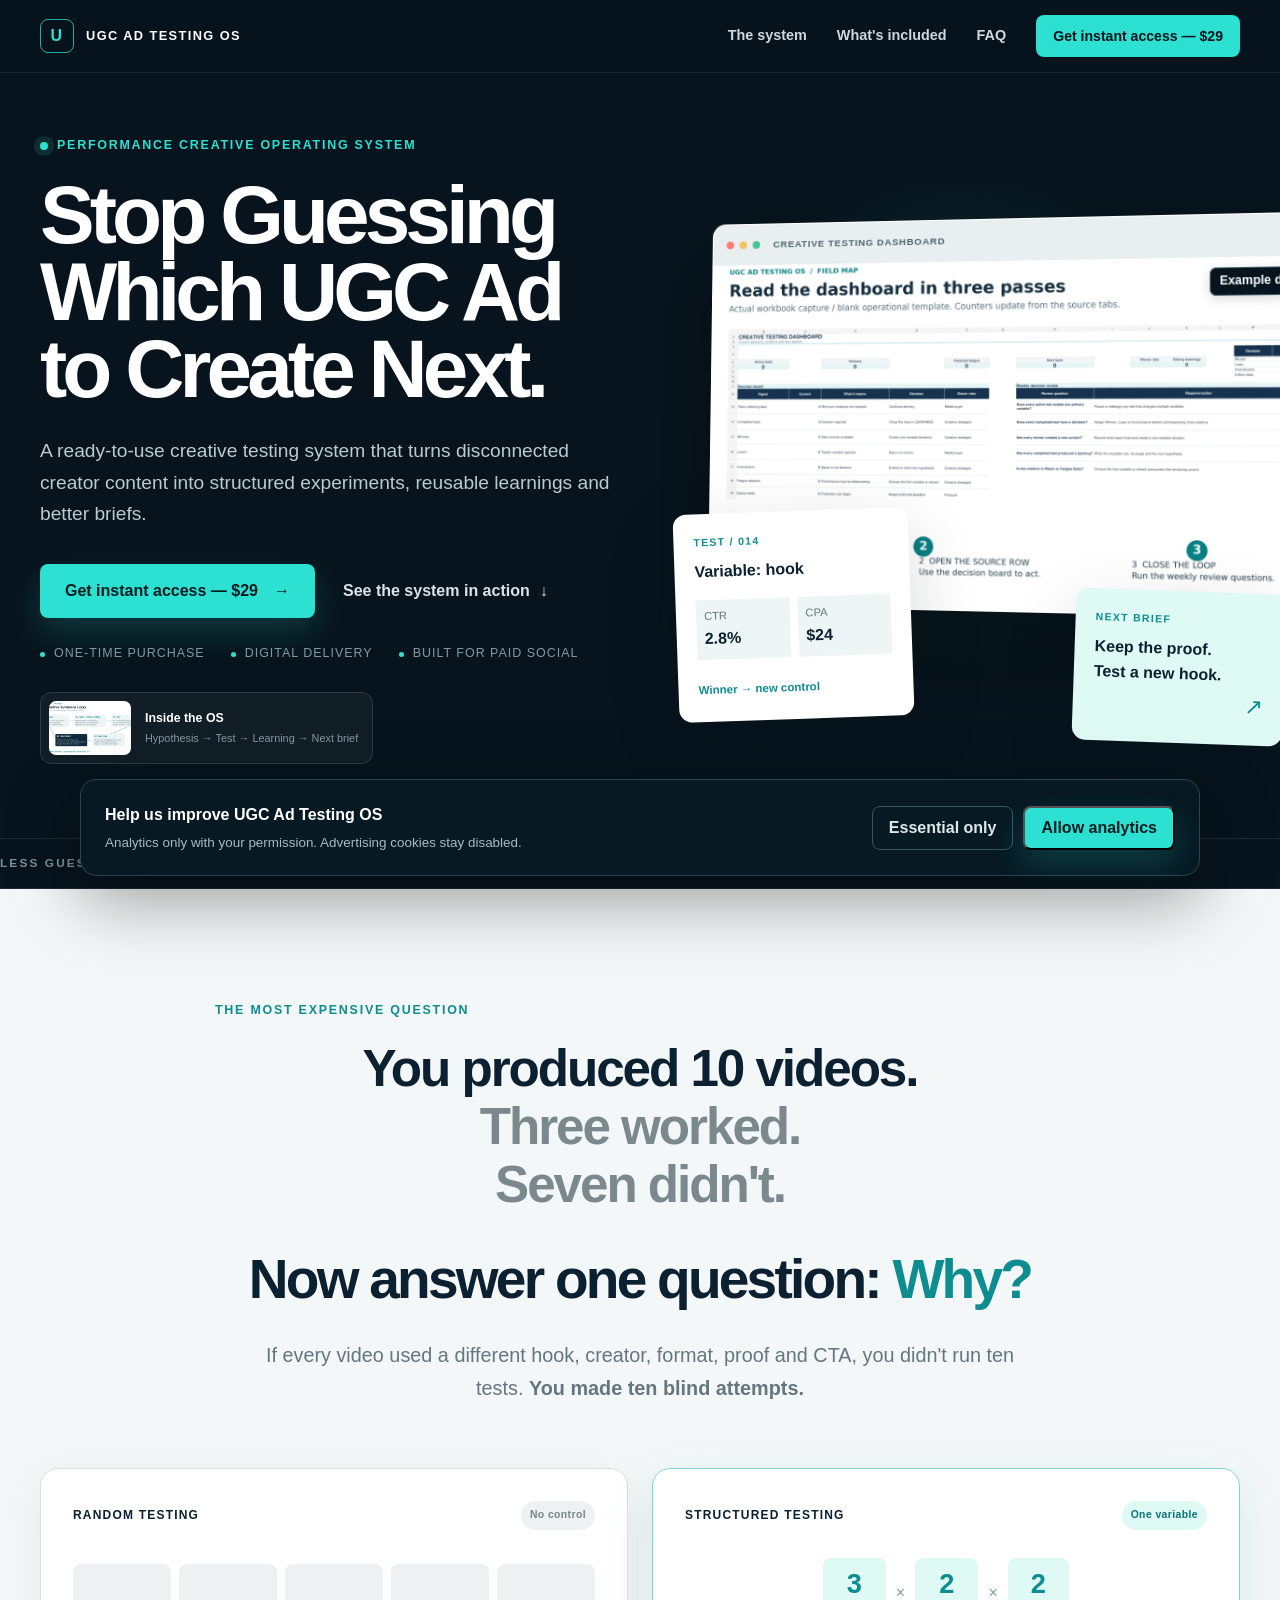
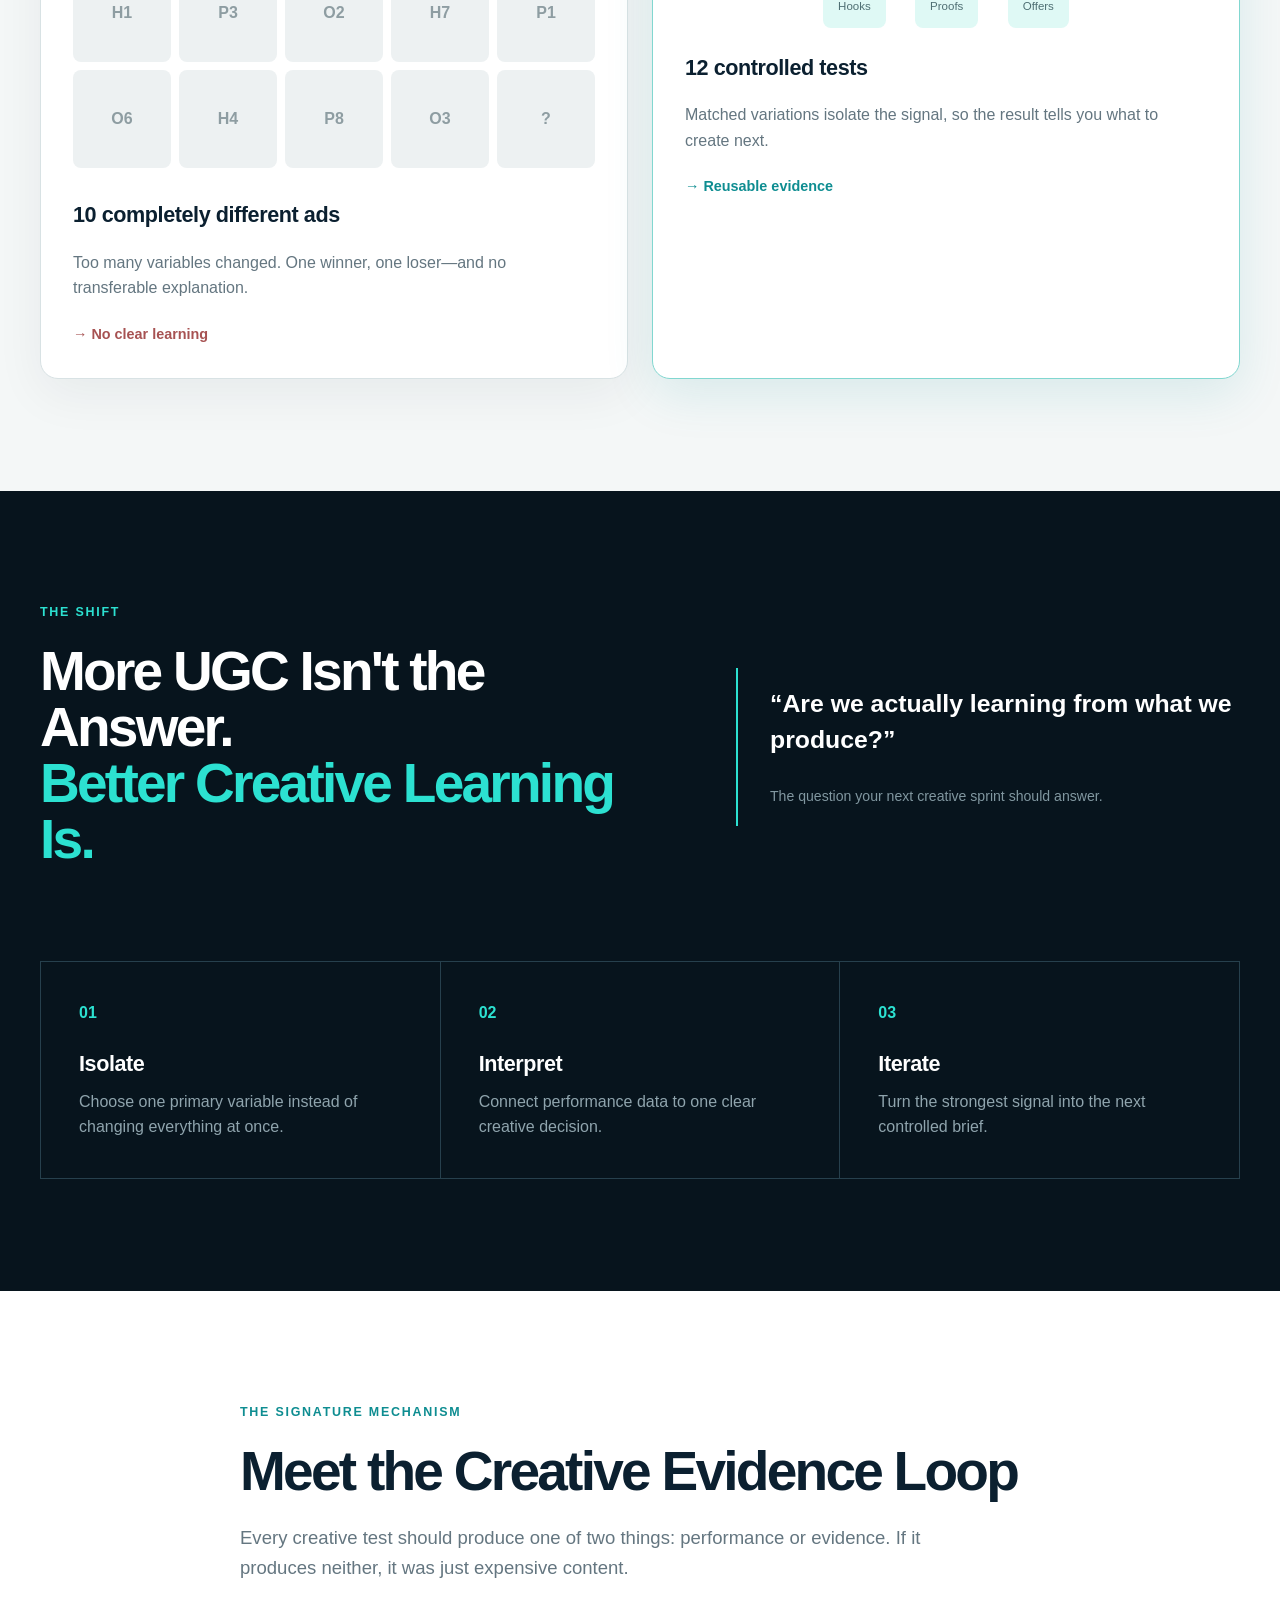
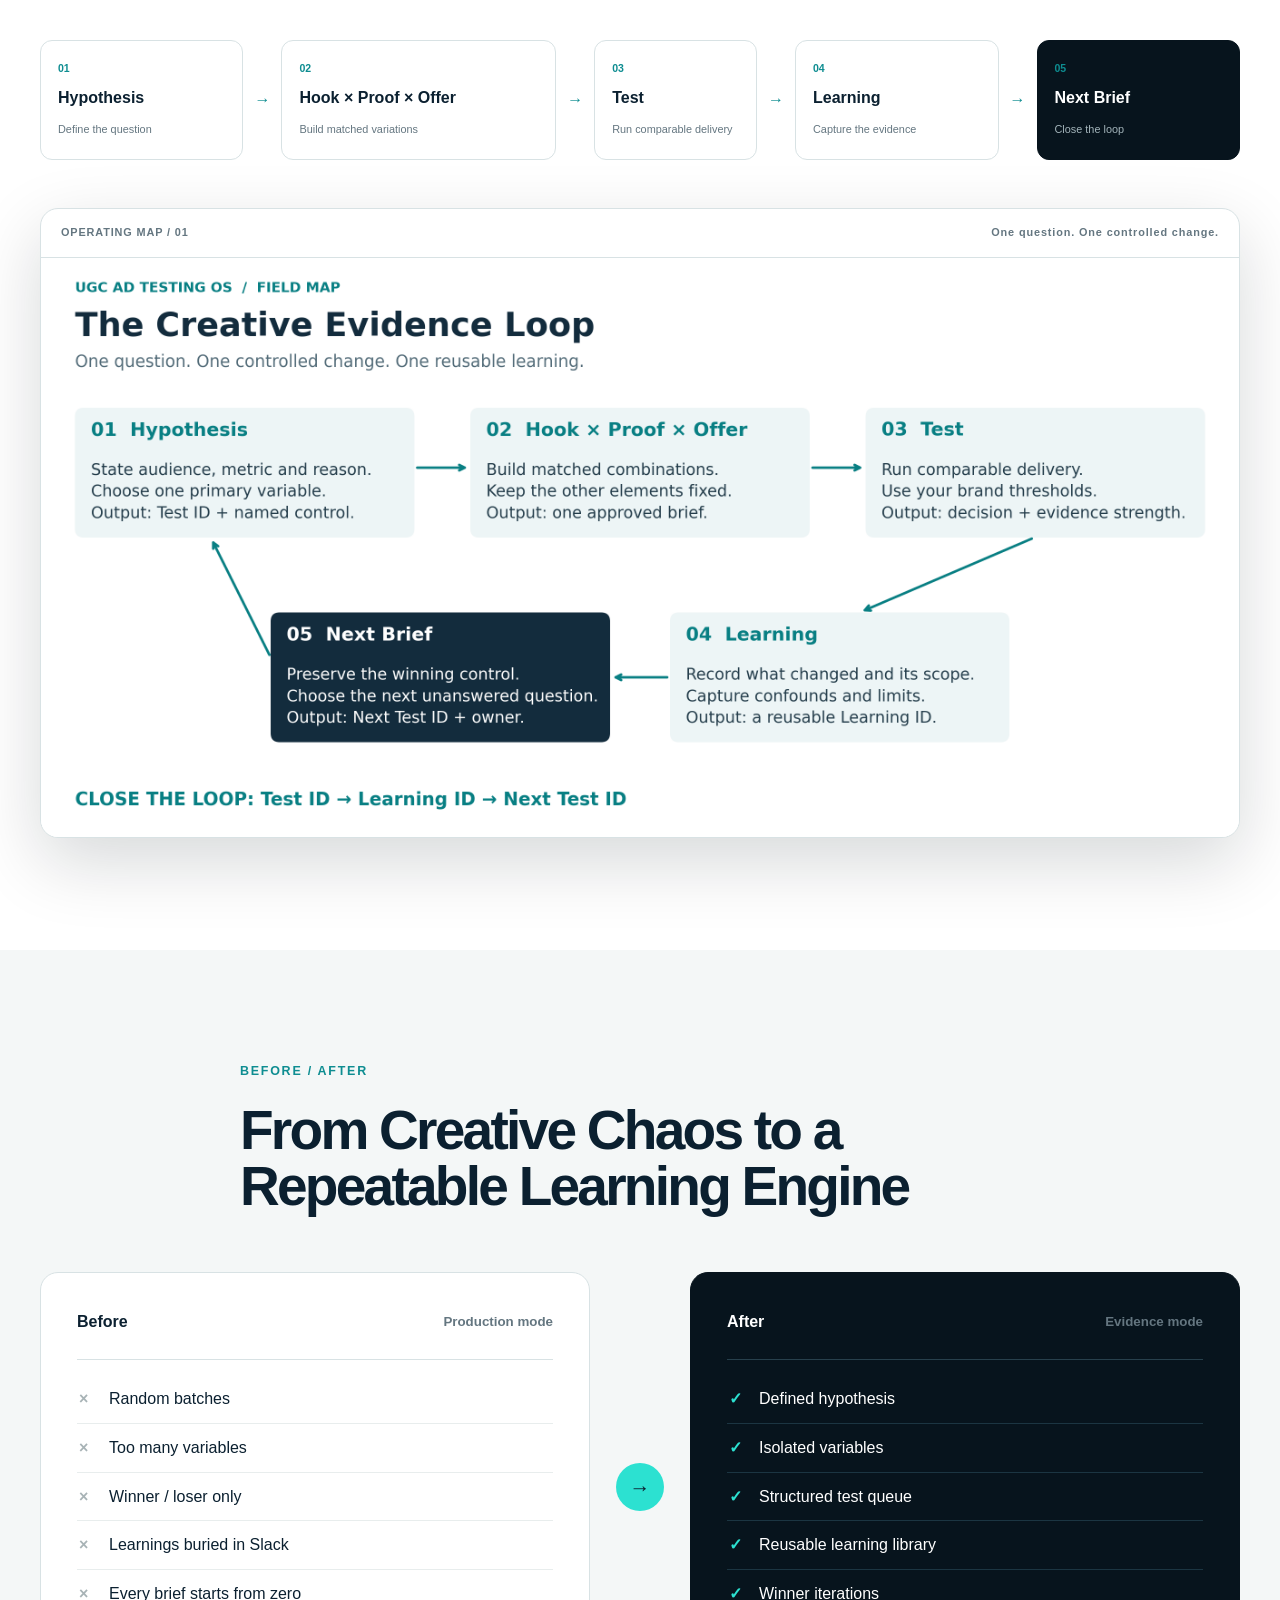
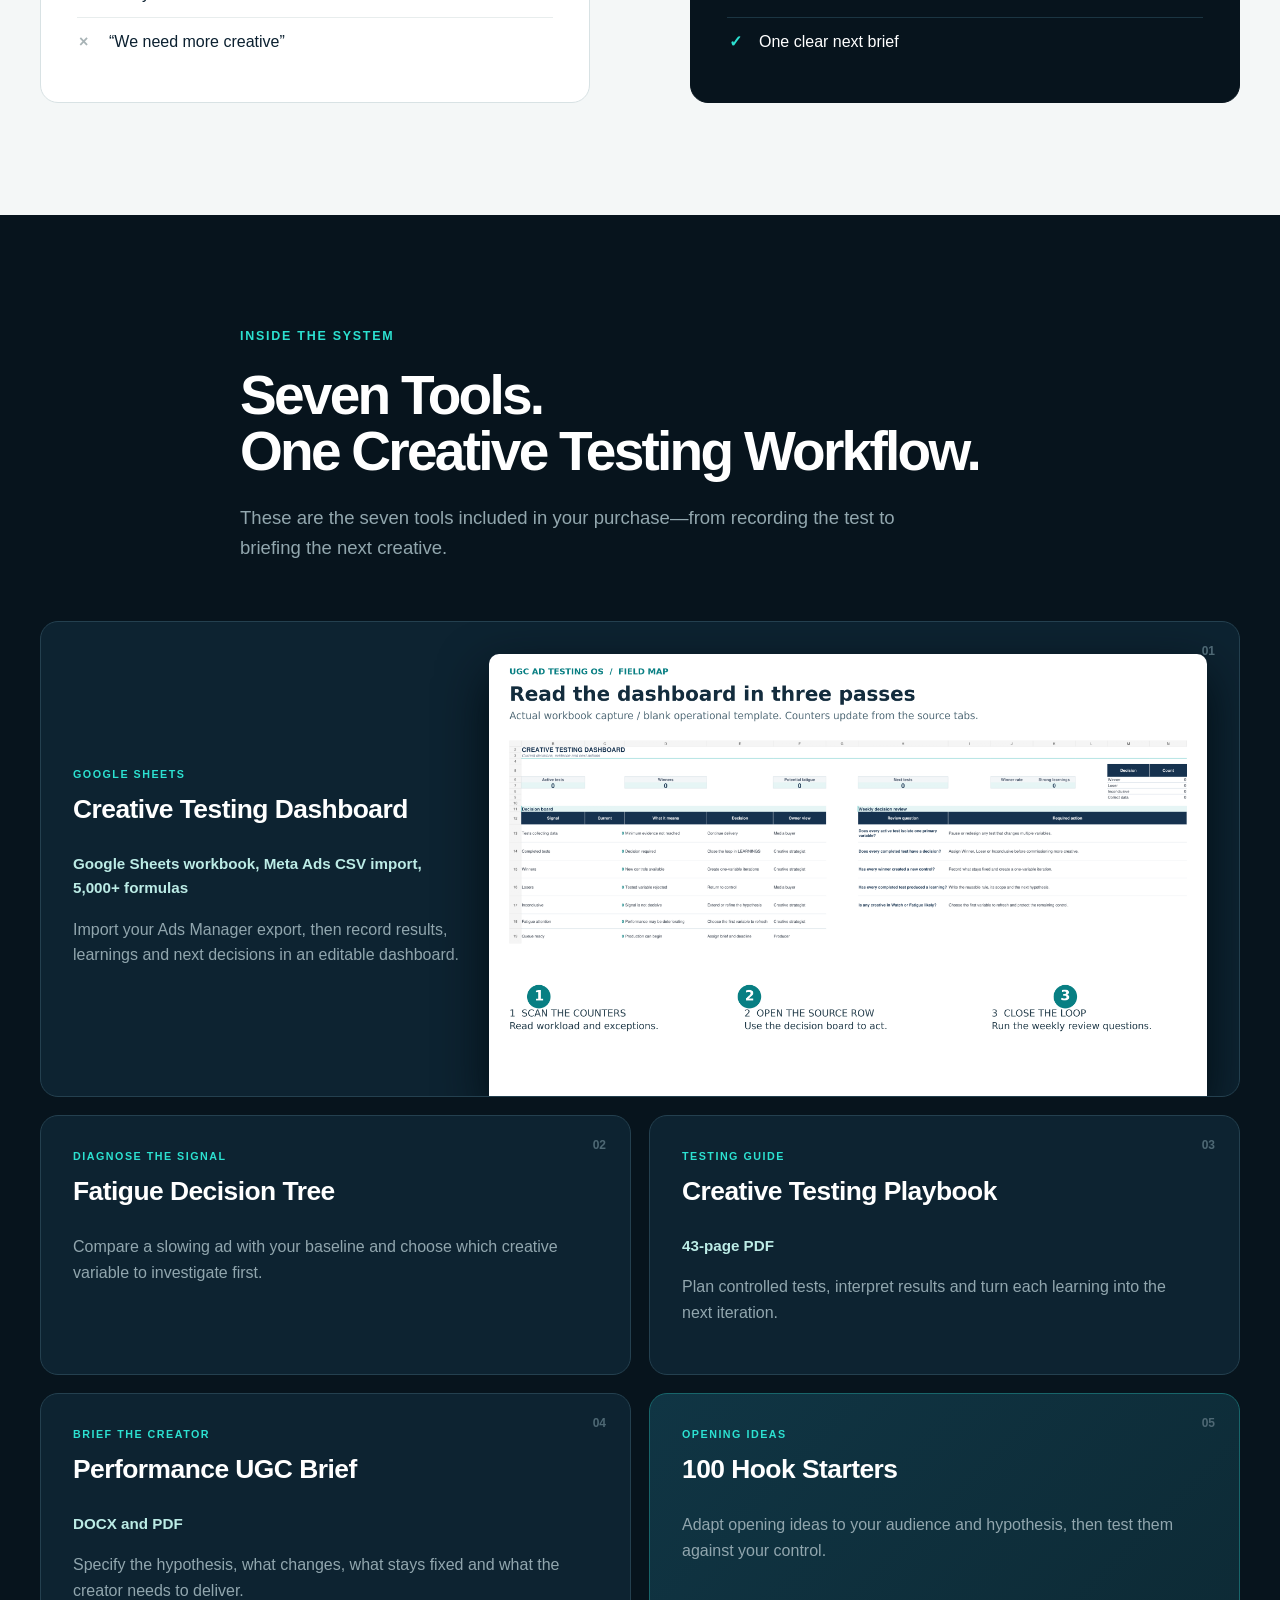
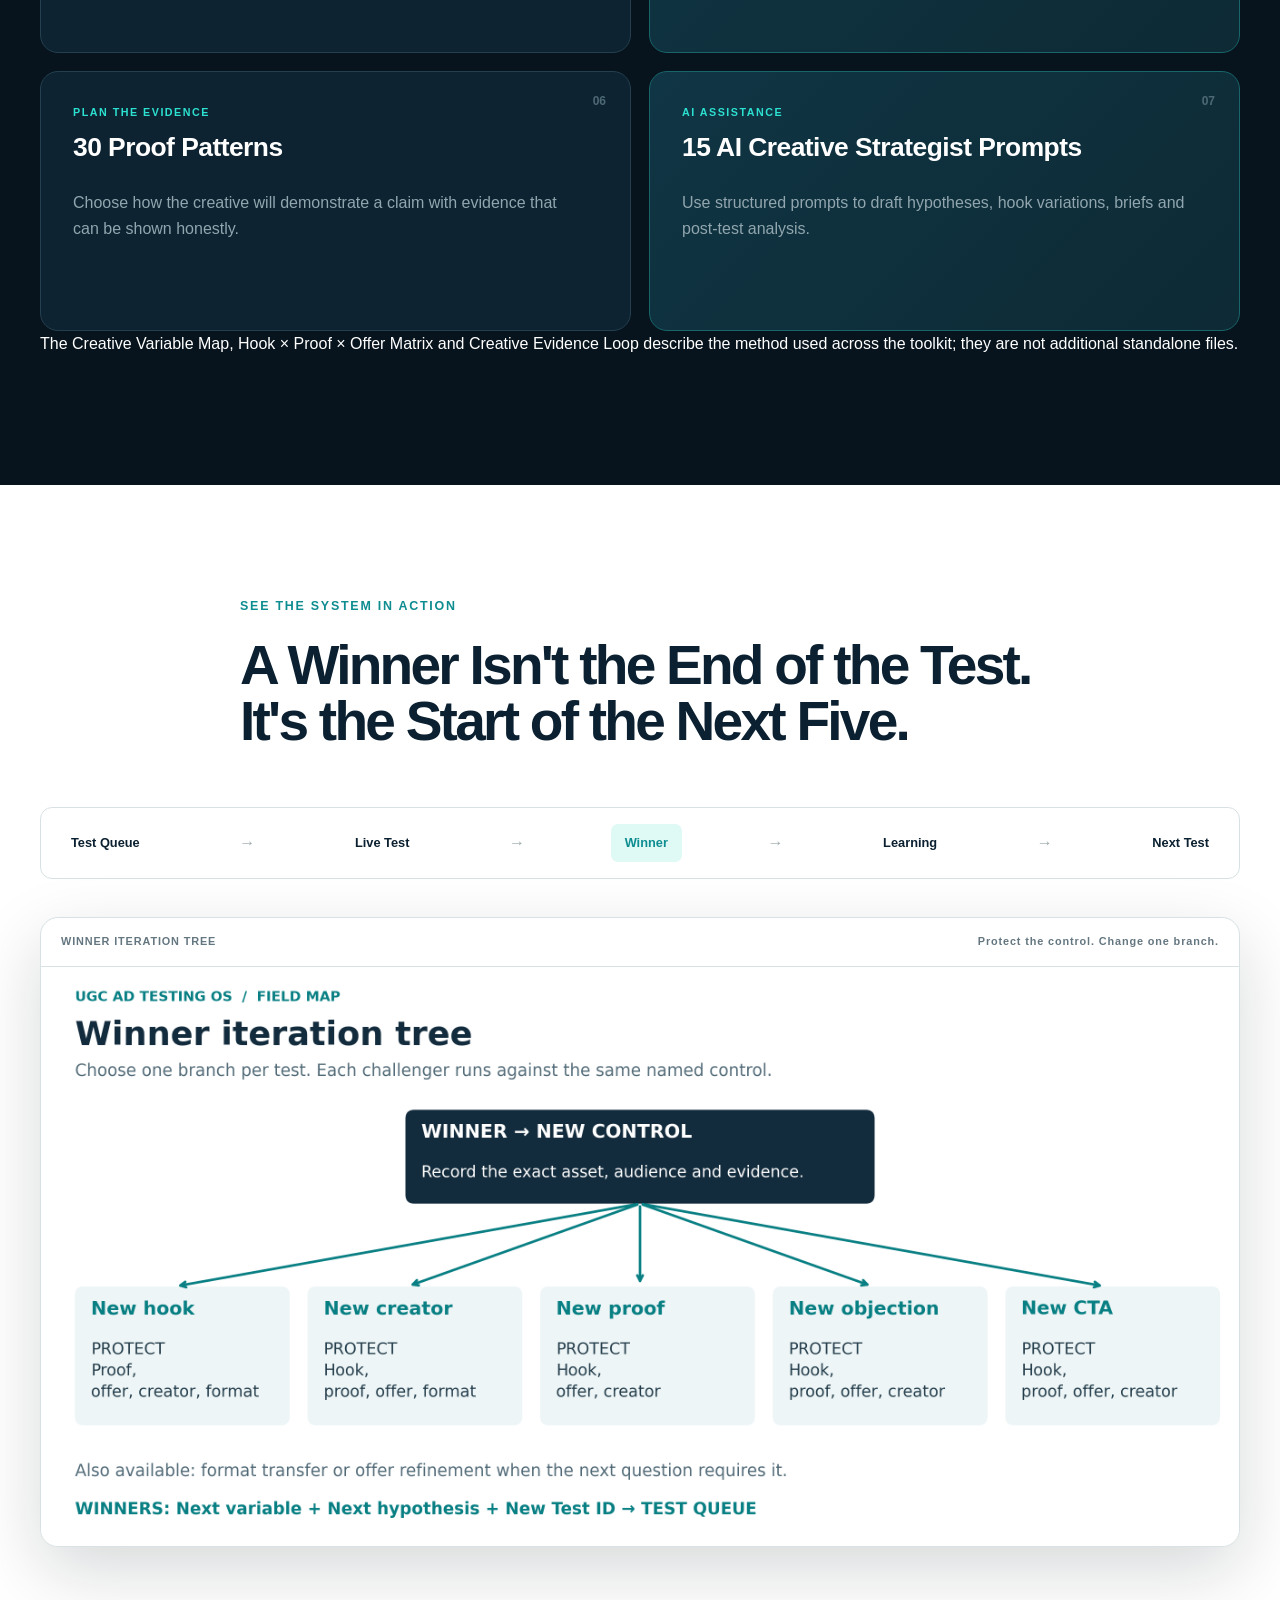
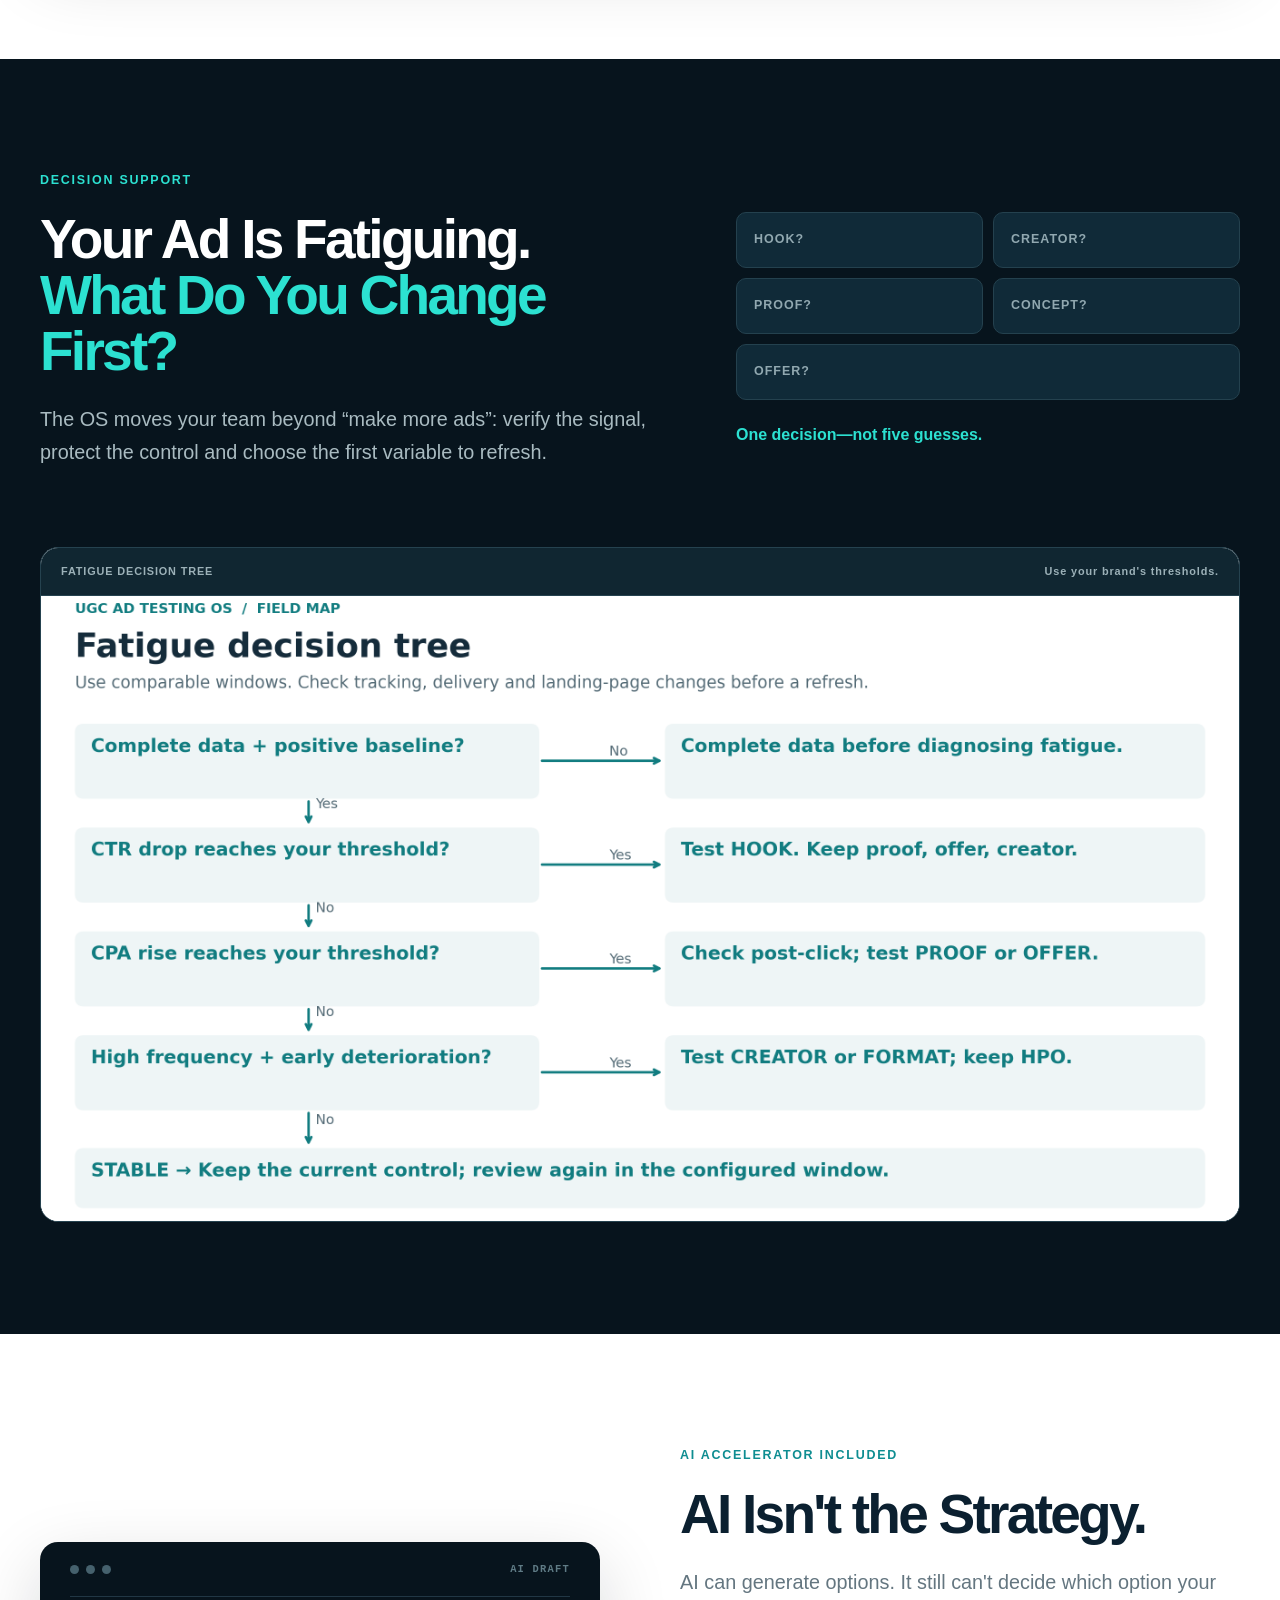
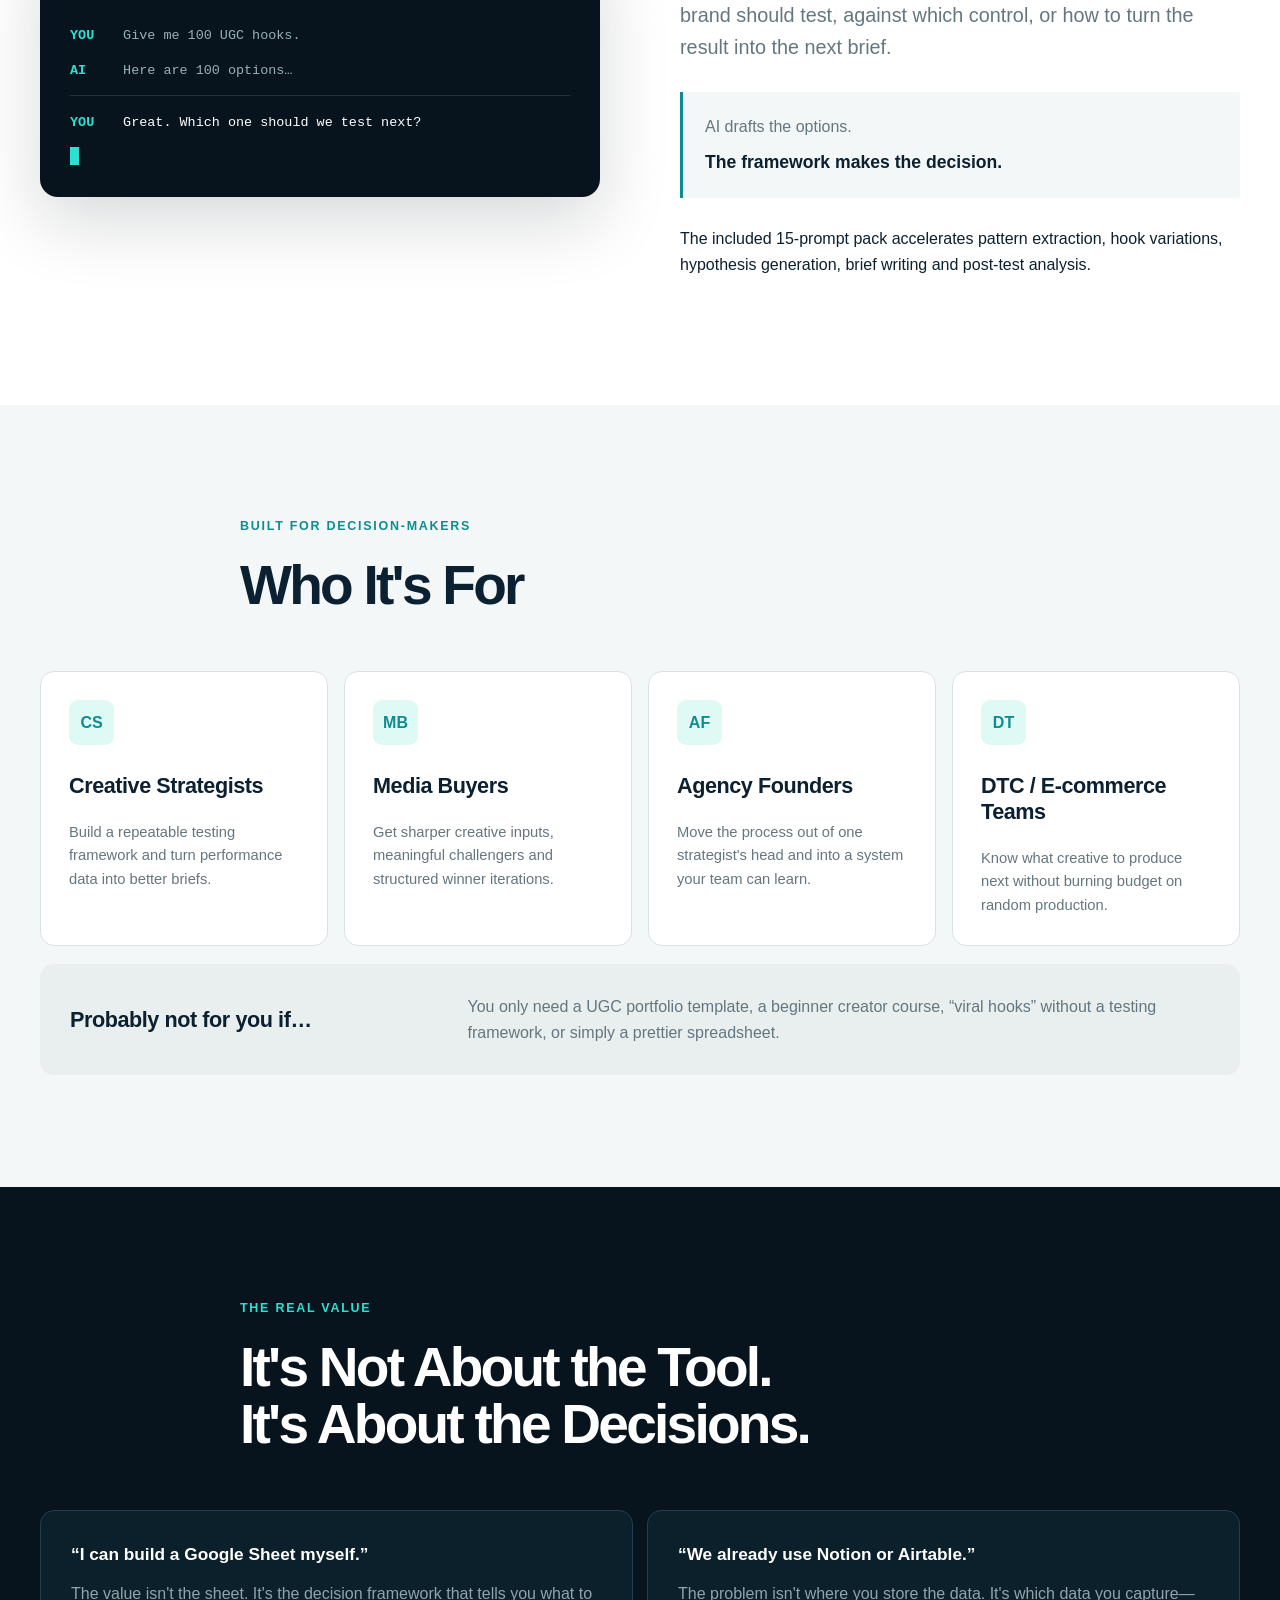
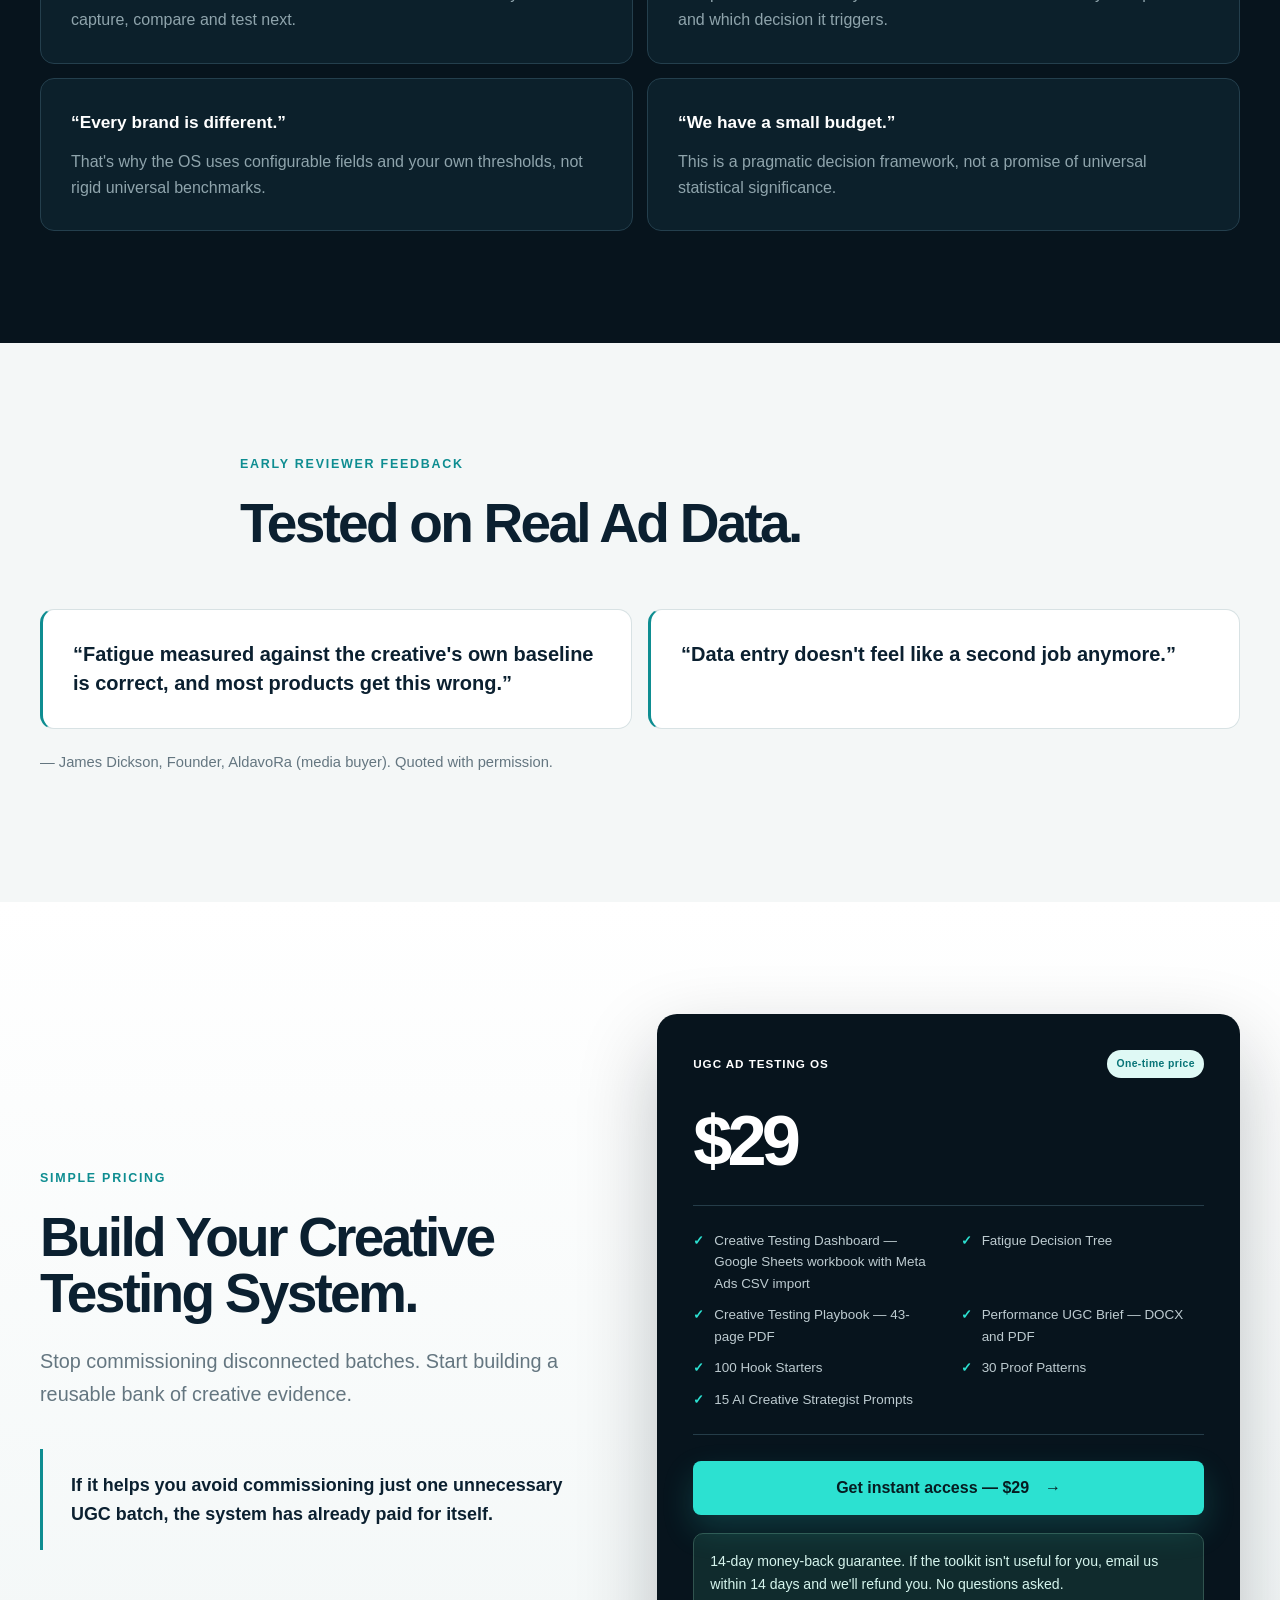
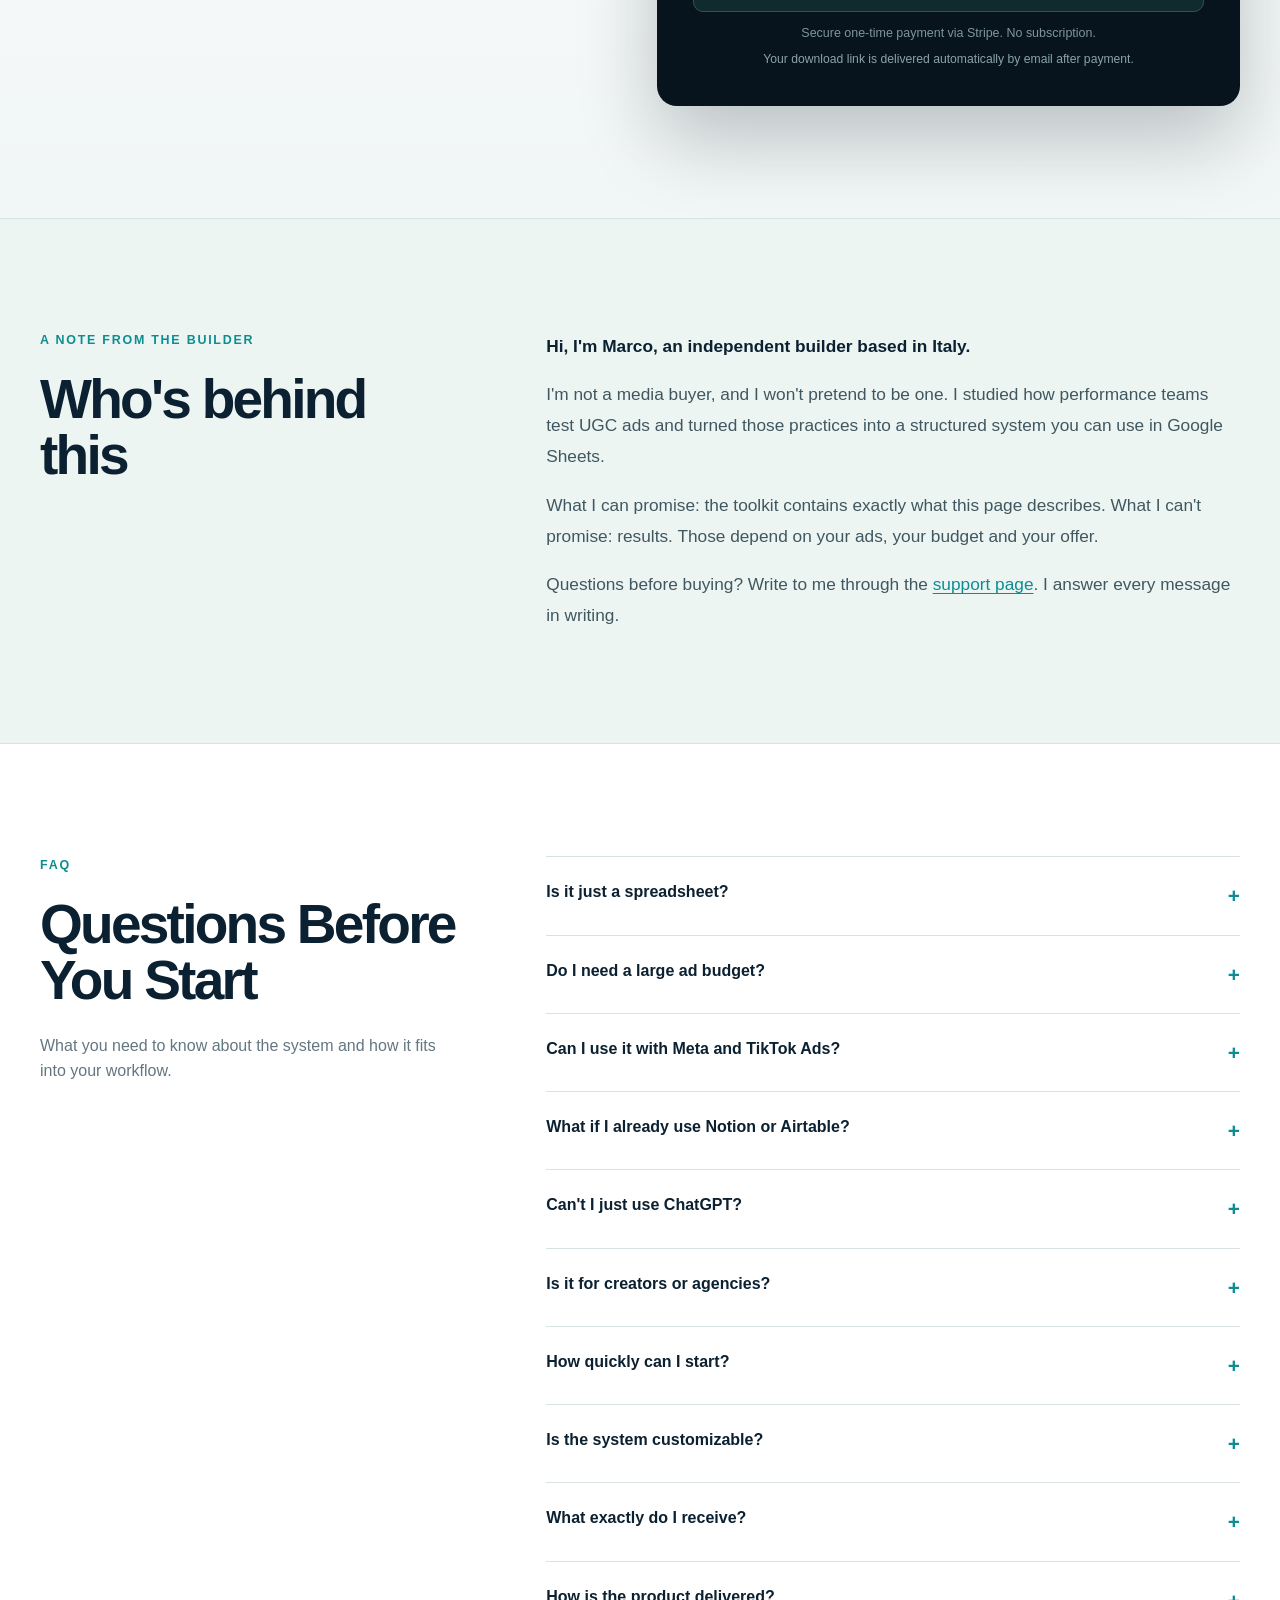
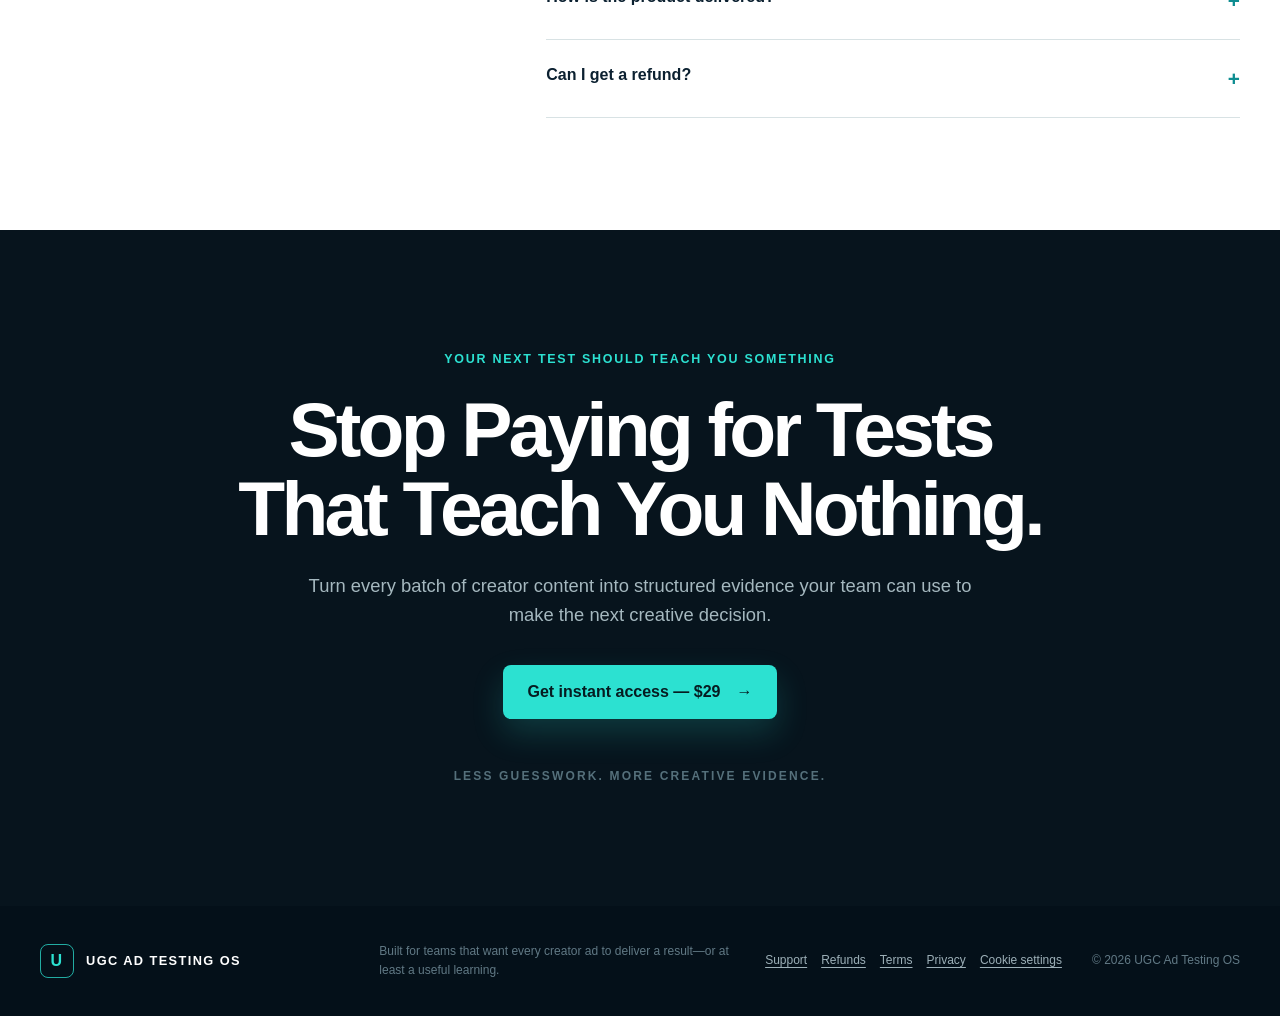
==== commit 03cd4f67: "Add reviewer feedback section, Meta CSV import copy, update dashboard specs Co-Authored-By: Claude O" ====
--- a/index.html
+++ b/index.html
@@ -195,7 +195,7 @@
       <div class="container bundle-grid">
         <article class="bundle-card dashboard-card">
           <span class="card-index">01</span>
-          <div><p class="card-kicker">GOOGLE SHEETS</p><h3>Creative Testing Dashboard</h3><p class="tool-spec">Google Sheets workbook, 17 linked sheets, ~1,070 formulas</p><p>Record your tests, results, learnings and next decisions in an editable dashboard.</p></div>
+          <div><p class="card-kicker">GOOGLE SHEETS</p><h3>Creative Testing Dashboard</h3><p class="tool-spec">Google Sheets workbook, Meta Ads CSV import, 5,000+ formulas</p><p>Import your Ads Manager export, then record results, learnings and next decisions in an editable dashboard.</p></div>
           <img src="/assets/dashboard.png" alt="Annotated preview of the included Creative Testing Dashboard">
         </article>
         <article class="bundle-card">
@@ -307,6 +307,18 @@
       </div>
     </section>
 
+    <section class="section proof-section" id="feedback">
+      <div class="container section-heading">
+        <p class="eyebrow dark">Early reviewer feedback</p>
+        <h2>Tested on Real Ad Data.</h2>
+      </div>
+      <div class="container proof-grid">
+        <figure><blockquote>“Fatigue measured against the creative's own baseline is correct, and most products get this wrong.”</blockquote></figure>
+        <figure><blockquote>“Data entry doesn't feel like a second job anymore.”</blockquote></figure>
+      </div>
+      <p class="container proof-author">— James Dickson, Founder, AldavoRa (media buyer). Quoted with permission.</p>
+    </section>
+
     <section class="section offer-section" id="offer">
       <div class="container offer-grid">
         <div class="offer-copy">
@@ -319,7 +331,7 @@
           <div class="price-top"><span>UGC AD TESTING OS</span><span class="badge">One-time price</span></div>
           <div class="price"><span>$29</span></div>
           <ul>
-            <li>Creative Testing Dashboard — Google Sheets workbook, 17 linked sheets, ~1,070 formulas</li><li>Fatigue Decision Tree</li><li>Creative Testing Playbook — 43-page PDF</li>
+            <li>Creative Testing Dashboard — Google Sheets workbook with Meta Ads CSV import</li><li>Fatigue Decision Tree</li><li>Creative Testing Playbook — 43-page PDF</li>
             <li>Performance UGC Brief — DOCX and PDF</li><li>100 Hook Starters</li><li>30 Proof Patterns</li>
             <li>15 AI Creative Strategist Prompts</li>
           </ul>
@@ -347,9 +359,9 @@
       <div class="container faq-grid">
         <div class="faq-heading"><p class="eyebrow dark">FAQ</p><h2>Questions Before You Start</h2><p>What you need to know about the system and how it fits into your workflow.</p></div>
         <div class="faq-list">
-          <details><summary>Is it just a spreadsheet?<span>+</span></summary><p>No. The editable Google Sheets dashboard is one of seven tools. The kit also includes a fatigue decision tree, a testing playbook, a performance brief, hook starters, proof patterns and AI prompts. You enter your own test data; it is not an automatic ad-platform tracker.</p></details>
+          <details><summary>Is it just a spreadsheet?<span>+</span></summary><p>No. The editable Google Sheets dashboard is one of seven tools. The kit also includes a fatigue decision tree, a testing playbook, a performance brief, hook starters, proof patterns and AI prompts. You import an ad-level CSV export from Meta Ads Manager (or type your numbers in); it is not a live ad-platform connection.</p></details>
           <details><summary>Do I need a large ad budget?<span>+</span></summary><p>No. The framework helps you make clearer decisions with the budget you have. It does not promise universal statistical significance.</p></details>
-          <details><summary>Can I use it with Meta and TikTok Ads?<span>+</span></summary><p>Yes. The system is channel-flexible and built around creative variables, your delivery data and your brand's thresholds.</p></details>
+          <details><summary>Can I use it with Meta and TikTok Ads?<span>+</span></summary><p>Yes. The dashboard includes a ready-made import for Meta Ads Manager CSV exports. For TikTok or other channels, paste your numbers under the same column headers. The decision framework is built around creative variables and your brand's thresholds.</p></details>
           <details><summary>What if I already use Notion or Airtable?<span>+</span></summary><p>Keep using them. This system defines what to capture, what to compare and which decision to make next—not where every file must live.</p></details>
           <details><summary>Can't I just use ChatGPT?<span>+</span></summary><p>AI can draft options. The OS gives you the framework to decide what to test, against which control and how to turn the result into the next brief.</p></details>
           <details><summary>Is it for creators or agencies?<span>+</span></summary><p>It is primarily built for creative strategists, media buyers, agency founders and DTC growth teams. Performance-focused creators can also use it to make their work more testable.</p></details>
--- a/styles.css
+++ b/styles.css
@@ -141,3 +141,5 @@
   .consent-actions{gap:8px}.consent-actions .button{font-size:12px;min-height:40px;padding:0 10px}
 }
 @media(max-width:680px) and (max-height:850px){.hero-grid{padding-top:38px}.hero h1{font-size:2.75rem}.hero-sub{font-size:1.05rem;line-height:1.5;margin-bottom:24px}}
+
+.proof-section{background:var(--paper)}.proof-grid{display:grid;grid-template-columns:1fr 1fr;gap:16px}.proof-grid figure{margin:0;background:#fff;border:1px solid var(--line);border-left:3px solid var(--teal);border-radius:14px;padding:30px}.proof-grid blockquote{margin:0;font-size:1.25rem;line-height:1.45;font-weight:800}.proof-author{margin-top:22px;color:var(--muted);font-size:.92rem}@media(max-width:760px){.proof-grid{grid-template-columns:1fr}}
